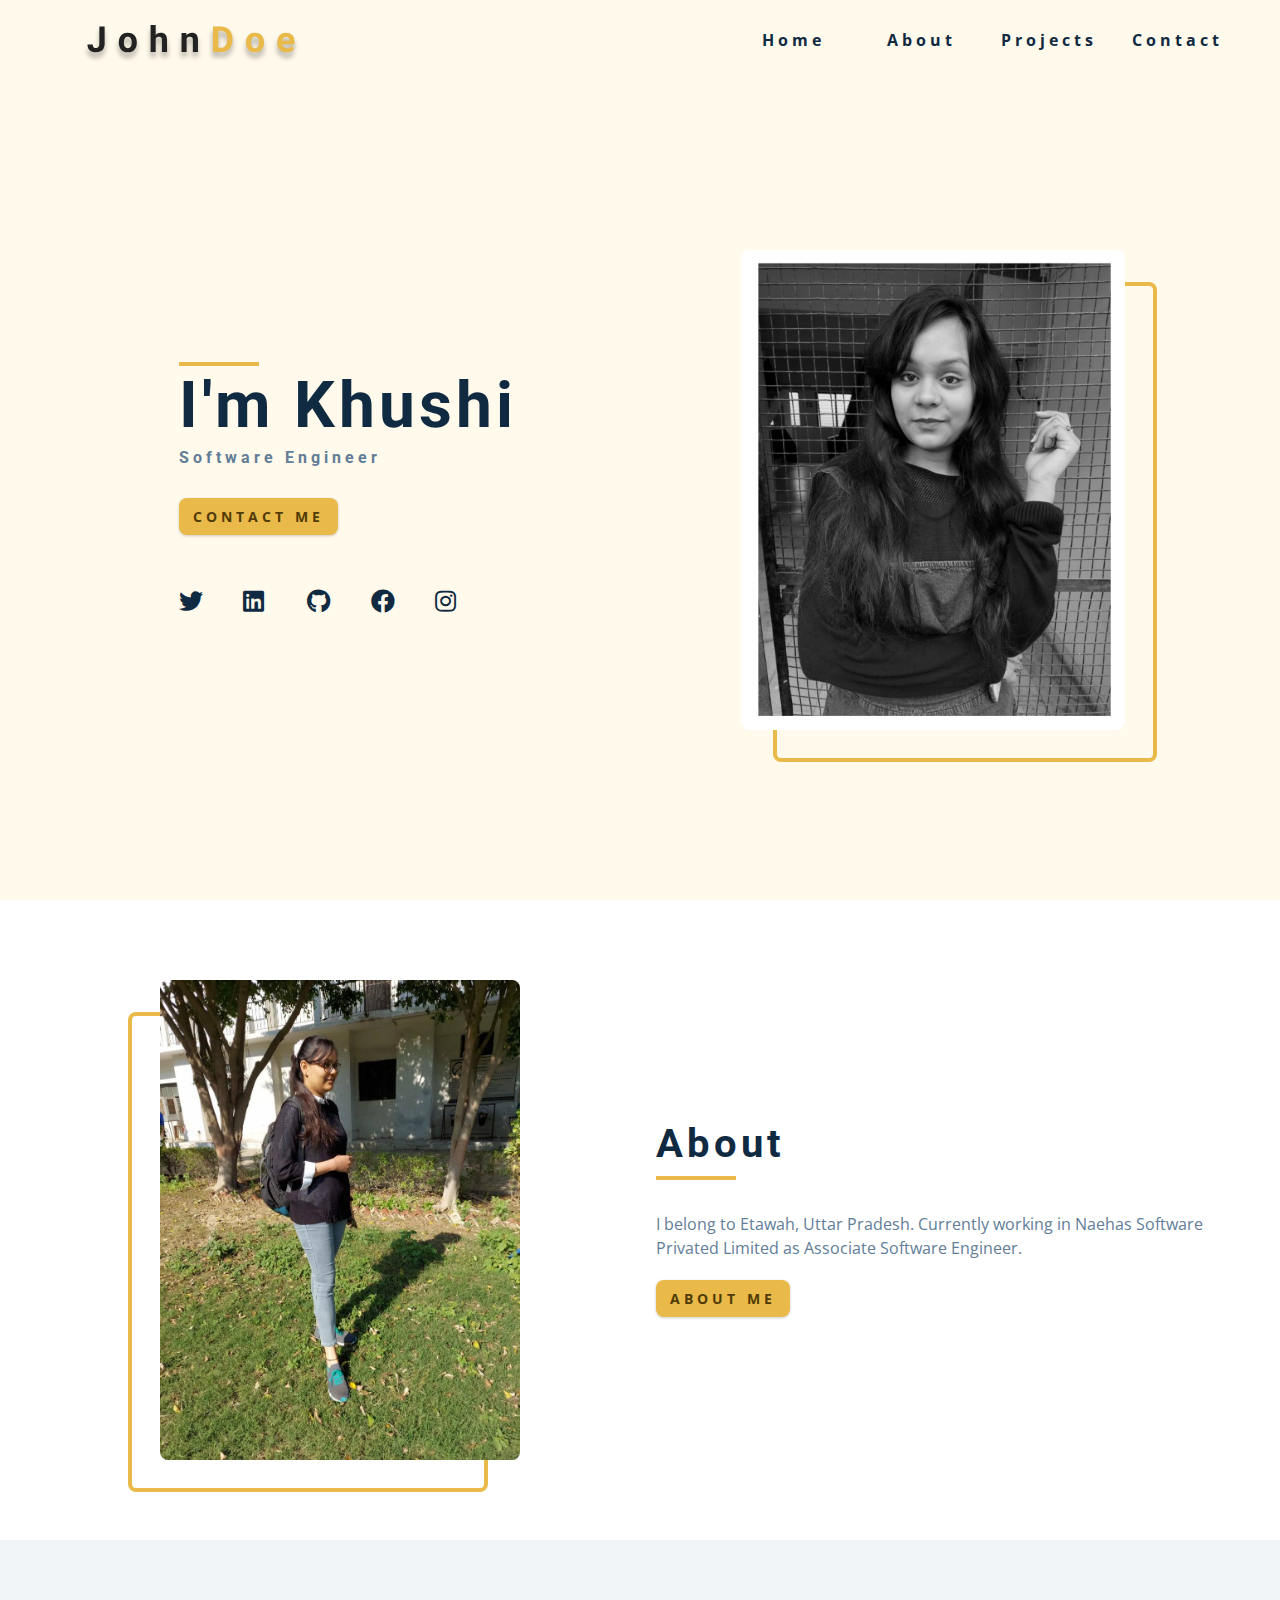
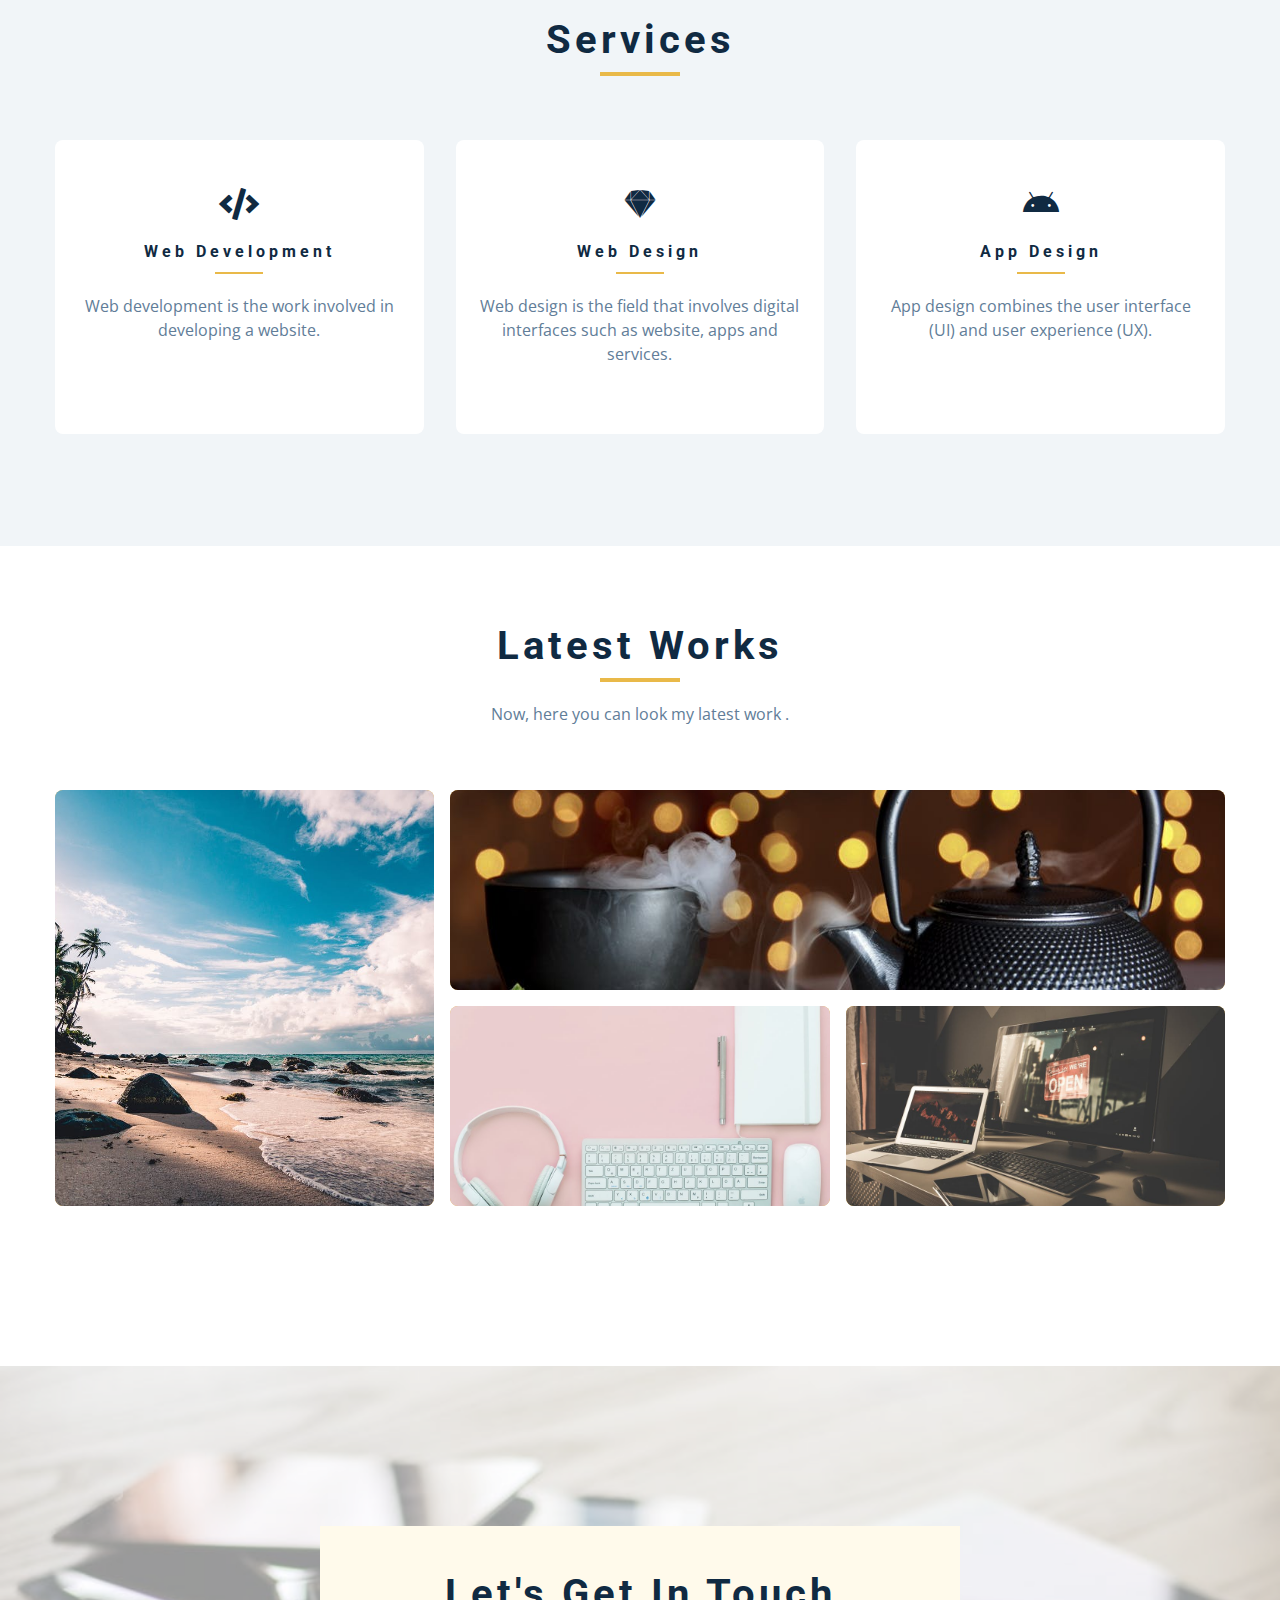
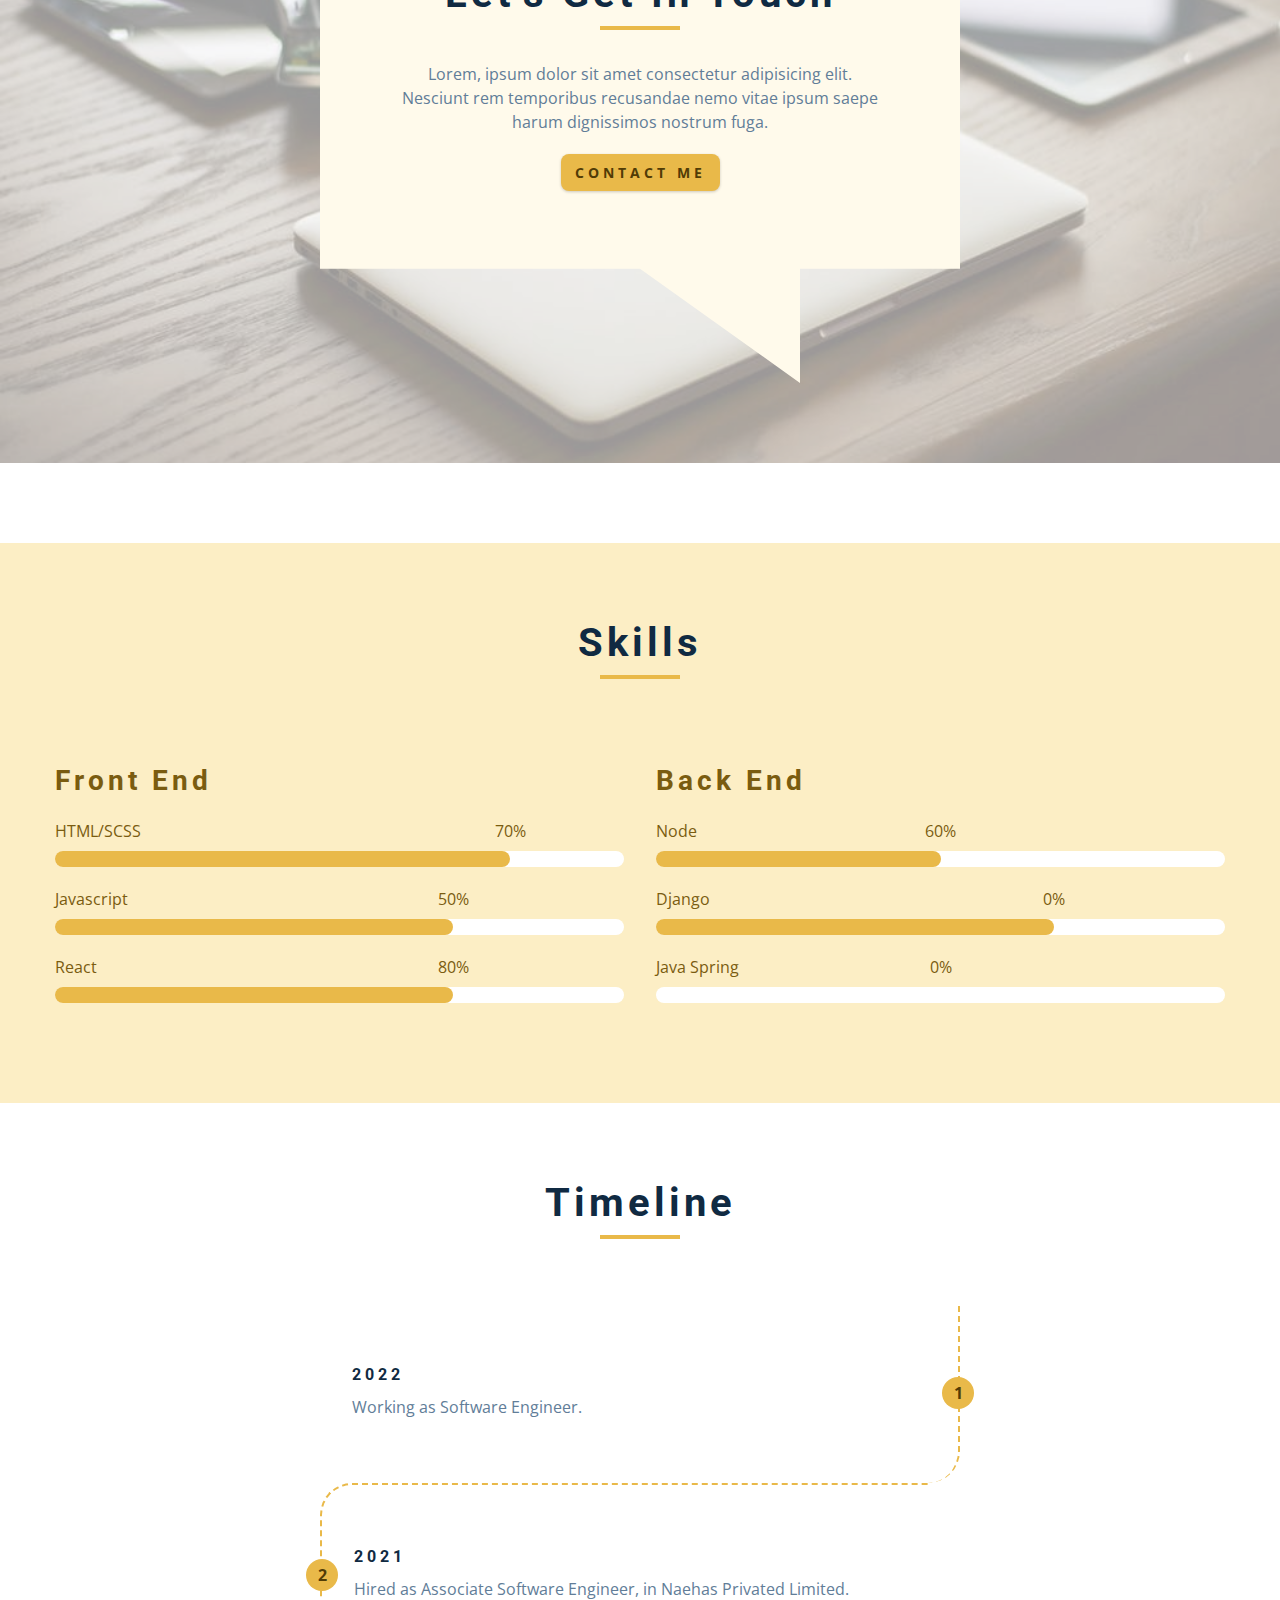
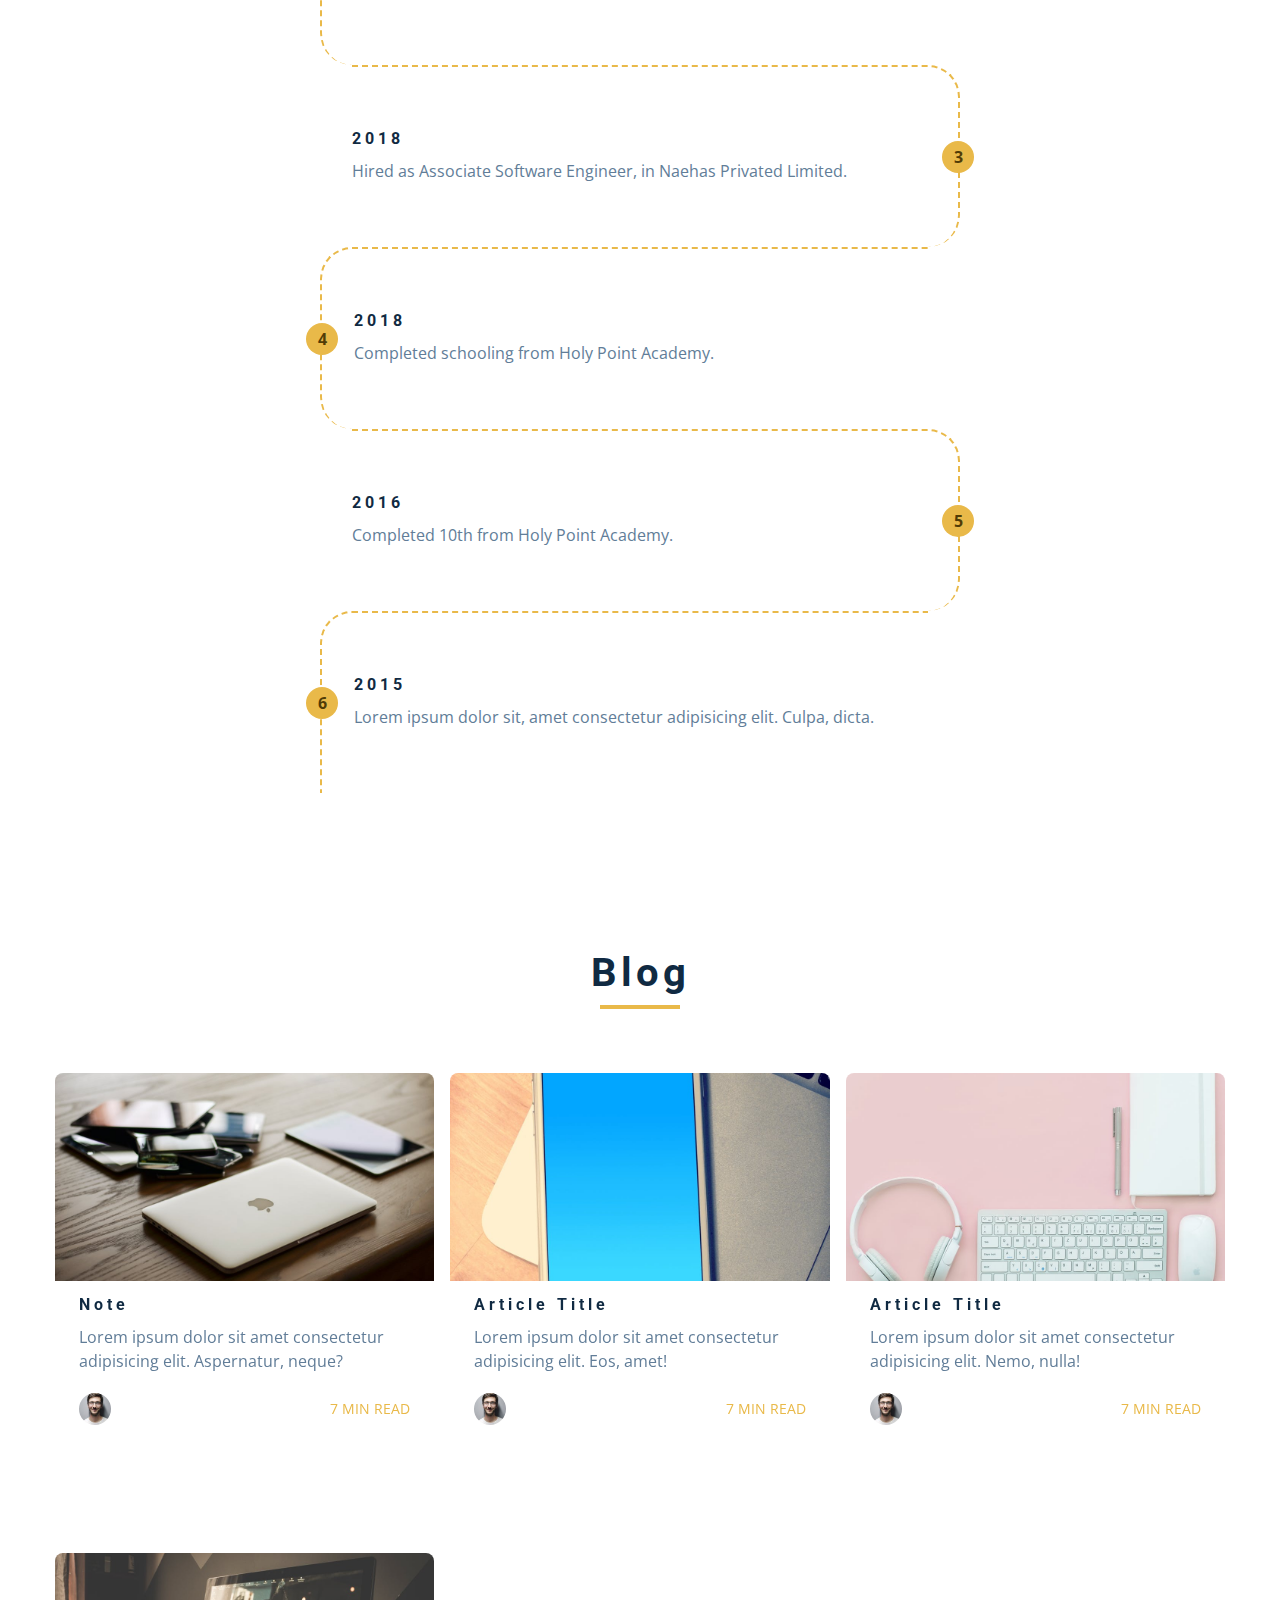
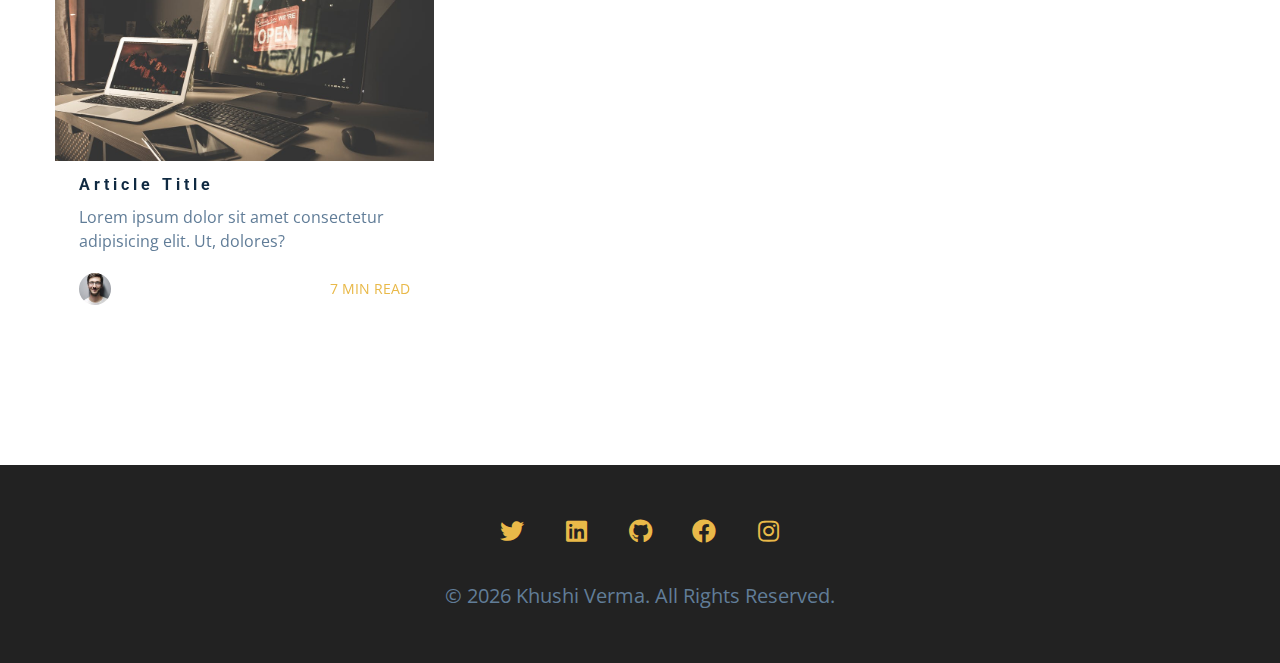
==== index.html @ 4e6a7ddb "first commit" ====
<!DOCTYPE html>
<html lang="en">
  <head>
    <meta charset="UTF-8" />
    <meta name="viewport" content="width=device-width, initial-scale=1.0" />
    <title>Khushi Verma || Home</title>
    <!-- favicon -->
    <link rel="shortcut icon" type="image/x-icon" href="./images/favicon.ico" />
    <!-- font-awesome -->
    <link
      rel="stylesheet"
      href="./fontawesome-free-5.12.1-web/css/all.min.css"
    />
    <!-- css -->
    <link rel="stylesheet" href="./css/styles.css" />
  </head>
  <body>
    <!-- navbar -->
    <nav class="nav" id="nav">
      <div class="nav-center">
        <!-- nav-header -->
        <div class="nav-header">
          <img src="./images/logo.svg" class="nav-logo" alt="nav-logo" />
          <button class="nav-btn" id="nav-btn">
            <i class="fas fa-bars"></i>
          </button>
        </div>
        <!-- nav links -->
        <ul class="nav-links">
          <li>
            
            <a href="index.html">home</a>
          </li>
          <li>
            <a href="about.html">about</a>
          </li>
          <li>
            <a href="projects.html">projects</a>
          </li>
          <li>
            <a href="contact.html">contact</a>
          </li>
        </ul>
      </div>
    </nav>
    <!-- end of navbar -->
    <!-- sidebar -->
    <aside class="sidebar" id="sidebar">
      <div>
        <button class="close-btn" id="close-btn">
          <i class="fas fa-times"></i>
        </button>
        <!-- sidebar links -->
        <ul class="sidebar-links">
          <li>
            <a href="index.html">home</a>
          </li>
          <li>
            <a href="about.html">about</a>
          </li>
          <li>
            <a href="projects.html">projects</a>
          </li>
          <li>
            <a href="contact.html">contact</a>
          </li>
        </ul>
        <!-- social icons -->
        <ul class="social-icons">
          <li>
            <a
              target="_blank"
              href="#"
              class="social-icon"
              ><i class="fab fa-twitter"></i
            ></a>
          </li>
          <li>
            <a
              target="_blank"
              href="#"
              class="social-icon"
              ><i class="fab fa-linkedin"></i
            ></a>
          </li>
          <li>
            <a
              target="_blank"
              href="#"
              class="social-icon"
              ><i class="fab fa-github"></i
            ></a>
          </li>
          <li>
            <a
              target="_blank"
              href="#"
              class="social-icon"
              ><i class="fab fa-facebook"></i
            ></a>
          </li>
          <li>
            <a
              target="_blank"
              href="#"
              class="social-icon"
              ><i class="fab fa-instagram"></i
            ></a>
          </li>
        </ul>
      </div>
    </aside>

    <!-- end of sidebar -->
    <!-- header -->
    <header class="hero">
      <div class="section-center hero-center">
        <article class="hero-info">
          <div class="underline"></div>
          <h1>I'm Khushi</h1>
          <h4>Software Engineer</h4>
          <a href="contact.html" class="btn hero-btn">contact me</a>
          <!-- social icons -->
          <ul class="social-icons hero-icons">
            <li>
              <a
                target="_blank"
                href="#"
                class="social-icon"
                ><i class="fab fa-twitter"></i
              ></a>
            </li>
            <li>
              <a
                target="_blank"
                href="#"
                class="social-icon"
                ><i class="fab fa-linkedin"></i
              ></a>
            </li>
            <li>
              <a
                target="_blank"
                href="#"
                class="social-icon"
                ><i class="fab fa-github"></i
              ></a>
            </li>
            <li>
              <a
                target="_blank"
                href="#"
                class="social-icon"
                ><i class="fab fa-facebook"></i
              ></a>
            </li>
            <li>
              <a
                target="_blank"
                href="#"
                class="social-icon"
                ><i class="fab fa-instagram"></i
              ></a>
            </li>
          </ul>
        </article>
        <article class="hero-img">
          <img
            src="./images/khushi-img.jpeg"
            class="hero-photo"
            alt=""
          />
        </article>
      </div>
    </header>
    <!-- end of header -->
    <!-- end of header -->
    <!-- about -->
<section class="section about">
  <div class="section-center about-center">
    <!--about img-->
    <article class="about-img">
      <img src="./images/khushi-about-img.jpg" class="hero-photo" alt="">
    </article>
      <!--about-info-->
      <article class="about-info">
      <!--section-title-->
      <div class="section-title about-title">
        <h2>about</h2>
        <div class="underline">

        </div>
      </div>
      <!--end of section title-->
      <p>I belong to Etawah, Uttar Pradesh. Currently working in Naehas Software Privated Limited as Associate Software Engineer.</p>
      <p></p>
      <a href="about.html" class="btn"> about me</a>
      </article> 
  </div>
</section> 
    <!-- end of about -->
    <!-- services -->
    <section class="section bg-grey">
    <!--section title-->
      <div class="section-title services-title">
        <h2>services</h2>
        <div class="underline"></div>
     </div>
     <!--end of section title-->
     <div class="services-center section-center">
       <!--single services-->
       <article class="service">
         <i class="fas fa-code service-icon"></i>
         <h4>web development</h4>
         <div class="underline"></div>
         <p>Web development is the work involved in developing a website. </p>
      </article>
       <!--end of single services-->

          <!--single services-->
          <article class="service">
            <i class="fab fa-sketch service-icon"></i>
            <h4>web design</h4>
            <div class="underline"></div>
            <p>Web design is the field that involves digital interfaces such as website, apps and services.</p>
         </article>
          <!--end of single services-->

             <!--single services-->
       <article class="service">
        <i class="fab fa-android service-icon"></i>
        <h4>app design</h4>
        <div class="underline"></div>
        <p>App design combines the user interface (UI) and user experience (UX).</p>
     </article>
      <!--end of single services-->

     </div>

    </section>
    <!-- end of services -->
    <!-- projects -->
    <!-- projects -->
    <section class="section projects">
      <!-- section title -->
      <div class="section-title">
        <h2>latest works</h2>
        <div class="underline"></div>
        <p class="projects-text">
        Now, here you can look my latest work .
        </p>
      </div>
      <!-- end of section title -->
      <div class="section-center projects-center">
        <!-- single project -->
        <a href="projects.html" class="project-1">
          <article class="project">
            <img
              src="./images/backroads.jpeg"
              alt="single-project"
              class="project-img"
            />
            <div class="project-info">
              <h4>Backroads</h4>
              <p>Khushi Verma</p>
            </div>
          </article>
        </a>
        <!-- end of single project -->
        <!-- single project -->
        <a href="projects.html" class="project-2">
          <article class="project">
            <img
              src="./images/chai.jpeg"
              alt=""
              class="project-img"
            />
            <div class="project-info">
              <h4>Chai project</h4>
              <p>Khushi Verma</p>
            </div>
          </article>
        </a>
        <!-- end of single project -->
        <!-- single project -->
        <a href="projects.html" class="project-3">
          <article class="project">
            <img
              src="./images/project-3.jpeg"
              alt="single-project"
              class="project-img"
            />
            <div class="project-info">
              <h4>project title</h4>
              <p>client name</p>
            </div>
          </article>
        </a>
        <!-- end of single project -->
        <!-- single project -->
        <a href="projects.html" class="project-4">
          <article class="project">
            <img
              src="./images/project-4.jpeg"
              alt="single-project"
              class="project-img"
            />
            <div class="project-info">
              <h4>project title</h4>
              <p>client name</p>
            </div>
          </article>
        </a>
        <!-- end of single project -->
      </div>
    </section>
    <!-- end of projects -->

    <!-- end of projects -->
    <!-- connect -->
  
    <section class="connect">
      <!-- controls removed -->
      <video
        autoplay
        muted
        loop
        class="video-container"
        poster="./images/project-1.jpeg"
      >
        <source src="./videos/connect.mp4" type="video/mp4" />
        Sorry, your browser does not support embedded videos.
      </video>
      <div class="video-banner">
        <!-- section title -->
        <div class="section-title">
          <h2>let's get in touch</h2>
          <div class="underline"></div>
        </div>
        <!-- end of section title -->
        <p class="video-text">
         Lorem, ipsum dolor sit amet consectetur adipisicing elit. Nesciunt rem temporibus recusandae nemo vitae ipsum saepe harum dignissimos nostrum fuga.
        </p>
        <a href="contact.html" class="btn">contact me</a>
      </div>
    </section>
    <!-- end of connect -->

    <!-- end of connect -->
    <!-- skills -->
    <section class="section skills">
      <!-- section title -->
      <div class="section-title">
        <h2>skills</h2>
        <div class="underline"></div>
      </div>
      <!-- end of section title -->
      <div class="section-center skills-center">
        <article>
          <h3>front end</h3>
          <!-- single skill -->
          <div class="skill">
            <p>HTML/SCSS</p>
            <div class="skill-container">
              <div class="skill-value"></div>
              <p class="skill-text">70%</p>
            </div>
          </div>
          <!-- single skill -->
          <div class="skill">
            <p>Javascript</p>
            <div class="skill-container">
              <div class="skill-value value-70"></div>
              <p class="skill-text skill-text-70">50%</p>
            </div>
          </div>
          <!-- single skill -->
          <div class="skill">
            <p>react</p>
            <div class="skill-container">
              <div class="skill-value value-70"></div>
              <p class="skill-text skill-text-70">80%</p>
            </div>
          </div>
        </article>
        <article>
          <h3>back end</h3>
          <!-- single skill -->
          <div class="skill">
            <p>Node</p>
            <div class="skill-container">
              <div class="skill-value node-value-50"></div>
              <p class="skill-text node-text-50">60%</p>
            </div>
          </div>
          <!-- single skill -->
          <div class="skill">
            <p>Django</p>
            <div class="skill-container">
              <div class="skill-value value-70"></div>
              <p class="skill-text skill-text-70">0%</p>
            </div>
          </div>
          <!-- single skill -->
          <div class="skill">
            <p>java spring</p>
            <div class="skill-container">
              <div class="skill-value value-0"></div>
              <p class="skill-text skill-text-0">0%</p>
            </div>
          </div>
        </article>
      </div>
    </section>
    <!-- end of skills -->
   <!-- timeline -->
   <section class="section timeline">
    <!-- section title -->
    <div class="section-title">
      <h2>timeline</h2>
      <div class="underline"></div>
    </div>
    <!-- end of section title -->
    <div class="section-center timeline-center">
      <!-- single timeline item -->
      <article class="timeline-item">
        <h4>2022</h4>
        <p>
          Working as Software Engineer.
        </p>
        <span class="number">1</span>
      </article>
      <!-- end of single timeline item -->
      <!-- single timeline item -->
      <article class="timeline-item">
        <h4>2021</h4>
        <p>
          Hired as Associate Software Engineer, in Naehas Privated Limited.
       
        </p>
        <span class="number">2</span>
      </article>
      <!-- end of single timeline item -->
      <!-- single timeline item -->
      <article class="timeline-item">
        <h4>2018</h4>
        <p>
          Hired as Associate Software Engineer, in Naehas Privated Limited.

        </p>
        <span class="number">3</span>
      </article>
      <!-- end of single timeline item -->
      <!-- single timeline item -->
      <article class="timeline-item">
        <h4>2018</h4>
        <p>
       Completed schooling from Holy Point Academy.
        </p>
        <span class="number">4</span>
      </article>
      <!-- end of single timeline item -->
      <!-- single timeline item -->
      <article class="timeline-item">
        <h4>2016</h4>
        <p>
        Completed 10th from Holy Point Academy.
        </p>
        <span class="number">5</span>
      </article>
      <!-- end of single timeline item -->
      <!-- single timeline item -->
      <article class="timeline-item">
        <h4>2015</h4>
        <p>
        Lorem ipsum dolor sit, amet consectetur adipisicing elit. Culpa, dicta.
        </p>
        <span class="number">6</span>
      </article>
      <!-- end of single timeline item -->
    </div>
  </section>
  <!--end of  timeline -->
    <!-- blog -->
    <section class="section blog">
      <!-- section title -->
      <div class="section-title">
        <h2>blog</h2>
        <div class="underline"></div>
      </div>
      <!-- end of section title -->
      <div class="section-center blog-center">
        <!-- single article  -->
        <div class="card">
          <!-- front of the card  -->
          <div class="card-side card-front">
            <img src="./images/project-1.jpeg" alt="" />
            <div class="card-info">
              <h4>Note</h4>
              <p>
               Lorem ipsum dolor sit amet consectetur adipisicing elit. Aspernatur, neque?
              </p>
              <div class="card-footer">
                <img src="./images/hero-img-small.jpeg" alt="author image" />
                <p>7 min read</p>
              </div>
            </div>
          </div>
          <!-- back of the card -->
          <div class="card-side card-back">
            <button class="btn">read more</button>
          </div>
        </div>
        <!-- end of single article  -->
        <!-- single article  -->
        <div class="card">
          <!-- front of the card  -->
          <div class="card-side card-front">
            <img src="./images/project-2.jpeg" alt="" />
            <div class="card-info">
              <h4>article title</h4>
              <p>
               Lorem ipsum dolor sit amet consectetur adipisicing elit. Eos, amet!
              </p>
              <div class="card-footer">
                <img src="./images/hero-img-small.jpeg" alt="author image" />
                <p>7 min read</p>
              </div>
            </div>
          </div>
          <!-- back of the card -->
          <div class="card-side card-back">
            <button class="btn">read more</button>
          </div>
        </div>
        <!-- end of single article  -->
        <!-- single article  -->
        <div class="card">
          <!-- front of the card  -->
          <div class="card-side card-front">
            <img src="./images/project-3.jpeg" alt="" />
            <div class="card-info">
              <h4>article title</h4>
              <p>
              Lorem ipsum dolor sit amet consectetur adipisicing elit. Nemo, nulla!
              </p>
              <div class="card-footer">
                <img src="./images/hero-img-small.jpeg" alt="author image" />
                <p>7 min read</p>
              </div>
            </div>
          </div>
          <!-- back of the card -->
          <div class="card-side card-back">
            <button class="btn">read more</button>
          </div>
        </div>
        <!-- end of single article  -->
        <!-- single article  -->
        <div class="card">
          <!-- front of the card  -->
          <div class="card-side card-front">
            <img src="./images/project-4.jpeg" alt="" />
            <div class="card-info">
              <h4>article title</h4>
              <p>
                Lorem ipsum dolor sit amet consectetur adipisicing elit. Ut, dolores?
              </p>
              <div class="card-footer">
                <img src="./images/hero-img-small.jpeg" alt="author image" />
                <p>7 min read</p>
              </div>
            </div>
          </div>
          <!-- back of the card -->
          <div class="card-side card-back">
            <button class="btn">read more</button>
          </div>
        </div>
        <!-- end of single article  -->
      </div>
    </section>
    <!--end of  blog -->
    <!-- footer -->
    <footer class="footer">
      <!-- social icons -->
      <ul class="social-icons">
        <li>
          <a
            target="_blank"
            href="#"
            class="social-icon"
            ><i class="fab fa-twitter"></i
          ></a>
        </li>
        <li>
          <a
            target="_blank"
            href="#"
            class="social-icon"
            ><i class="fab fa-linkedin"></i
          ></a>
        </li>
        <li>
          <a
            target="_blank"
            href="#"
            class="social-icon"
            ><i class="fab fa-github"></i
          ></a>
        </li>
        <li>
          <a
            target="_blank"
            href="#"
            class="social-icon"
            ><i class="fab fa-facebook"></i
          ></a>
        </li>
        <li>
          <a
            target="_blank"
            href=""
            class="social-icon"
            ><i class="fab fa-instagram"></i
          ></a>
        </li>
      </ul>

      <p>&copy; <span id="date"></span> khushi verma. all rights reserved.</p>
    </footer>
    <script src="./js/app.js"></script>
  </body>
</html>
---- css/styles.css ----
/*
=============== 
Fonts
===============
*/
@import url("https://fonts.googleapis.com/css?family=Open+Sans|Roboto:400,700&display=swap");

/*
=============== 
Variables
===============
*/

:root {
  /* dark shades of primary color*/
  --clr-primary-1: hsl(43, 86%, 17%);
  --clr-primary-2: hsl(43, 77%, 27%);
  --clr-primary-3: hsl(43, 72%, 37%);
  --clr-primary-4: hsl(42, 63%, 48%);
  /* primary/main color */
  --clr-primary-5: #e9b949;
  /* lighter shades of primary color */
  --clr-primary-6: hsl(43, 89%, 70%);
  --clr-primary-7: hsl(43, 90%, 76%);
  --clr-primary-8: hsl(45, 86%, 81%);
  --clr-primary-9: hsl(45, 90%, 88%);
  --clr-primary-10: hsl(45, 100%, 96%);
  /* darkest grey - used for headings */
  --clr-grey-1: hsl(209, 61%, 16%);
  --clr-grey-2: hsl(211, 39%, 23%);
  --clr-grey-3: hsl(209, 34%, 30%);
  --clr-grey-4: hsl(209, 28%, 39%);
  /* grey used for paragraphs */
  --clr-grey-5: hsl(210, 22%, 49%);
  --clr-grey-6: hsl(209, 23%, 60%);
  --clr-grey-7: hsl(211, 27%, 70%);
  --clr-grey-8: hsl(210, 31%, 80%);
  --clr-grey-9: hsl(212, 33%, 89%);
  --clr-grey-10: hsl(210, 36%, 96%);
  --clr-white: #fff;
  --ff-primary: "Roboto", sans-serif;
  --ff-secondary: "Open Sans", sans-serif;
  --transition: all 0.3s linear;
  --spacing: 0.25rem;
  --radius: 0.5rem;
  --light-shadow: 0 5px 15px rgba(0, 0, 0, 0.1);
  --dark-shadow: 0 5px 15px rgba(0, 0, 0, 0.2);
  --max-width: 1170px;
}
/*
=============== 
Global Styles
===============
*/

*,
::after,
::before {
  /* background-color: #e9b949; */
  margin: 0;
  padding: 0;
  box-sizing: border-box;
}
body {
  font-family: var(--ff-secondary);
  background: var(--clr-white);
  color: var(--clr-grey-1);
  line-height: 1.5;
  font-size: 0.875rem;
}
ul {
  list-style-type: none;
}
a {
  text-decoration: none;
}
img:not(.nav-logo) {
  width: 100%;
  display: block;
}

h1,
h2,
h3,
h4 {
  letter-spacing: var(--spacing);
  text-transform: capitalize;
  line-height: 1.25;
  margin-bottom: 0.75rem;
  font-family: var(--ff-primary);
}
h1 {
  font-size: 3rem;
}
h2 {
  font-size: 2rem;
}
h3 {
  font-size: 1.25rem;
}
h4 {
  font-size: 0.875rem;
}
p {
  margin-bottom: 1.25rem;
  color: var(--clr-grey-5);
}
@media screen and (min-width: 800px) {
  h1 {
    font-size: 4rem;
  }
  h2 {
    font-size: 2.5rem;
  }
  h3 {
    font-size: 1.75rem;
  }
  h4 {
    font-size: 1rem;
  }
  body {
    font-size: 1rem;
  }
  h1,
  h2,
  h3,
  h4 {
    line-height: 1;
  }
}
/*  global classes */

.btn {
  text-transform: uppercase;
  background: var(--clr-primary-5);
  color: var(--clr-primary-1);
  padding: 0.375rem 0.75rem;
  letter-spacing: var(--spacing);
  display: inline-block;
  font-weight: 700;
  transition: var(--transition);
  font-size: 0.875rem;
  border: 2px solid transparent;
  cursor: pointer;
  box-shadow: 0 1px 3px rgba(0, 0, 0, 0.2);
  border-radius: var(--radius);
}
.btn:hover {
  color: var(--clr-primary-1);
  background: var(--clr-primary-7);
}
/* section */
.section {
  padding: 5rem 0;
}

.section-center {
  width: 90vw;
  margin: 0 auto;
  max-width: 1170px;
}
@media screen and (min-width: 992px) {
  .section-center {
    width: 95vw;
  }
}
/* added during recording */
.underline {
  width: 5rem;
  height: 0.25rem;
  margin-bottom: 1.25rem;
  background-color: var(--clr-primary-5);
  margin-left: auto;
  margin-right: auto;
}
.section-title {
  margin-bottom: 4rem;
  text-align: center;
}
.bg-grey {
  background-color: var(--clr-grey-10);
}
/*
=============== 
Navbar
===============
*/
/* .nav-header img{
  width:14rem;
} */
.nav-links {
  display: none;
}
.nav {
  height: 5rem;
  padding: 1rem;
  display: grid;
  align-items: center;
  transition: var(--transition);
}
.nav-center {
  width: 100%;
  max-width: 1170px;
  margin: 0 auto;
}
.nav-header {
  display: grid;
  /* grid-template-columns: 1fr 1fr; */
  /* to not make 2 columns essentially */
  grid-template-columns: auto 1fr;
  align-items: center;
}
.nav-btn {
  background: transparent;
  border-color: transparent;
  color: var(--clr-primary-5);
  font-size: 2rem;
  cursor: pointer;
  justify-self: flex-end;
}
.nav-logo {
  height: 3rem;
}
@media screen and (min-width: 768px) {
  .nav {
    background-color: var(--clr-primary-10);
  }
  .nav-btn {
    display: none;
  }
  .nav-links {
    display: grid;
    grid-template-columns: repeat(4, 1fr);
    justify-items: center;
    -moz-column-gap: 2rem;
    column-gap: 2rem;
    justify-self: flex-end;
  }
  .nav-links a {
    text-transform: capitalize;
    color: var(--clr-grey-1);
    transition: var(--transition);
    letter-spacing: var(--spacing);
    font-weight: bold;
  }
  .nav-links a:hover {
    color: var(--clr-primary-5);
  }
  .nav-center {
    display: grid;
    grid-template-columns: auto 1fr;
    align-items: center;
  }
}
/* fixed navbar */
.navbar-fixed {
  position: fixed;
  top: 0;
  left: 0;
  width: 100%;
  background: var(--clr-white);
  z-index: 2;
  box-shadow: var(--light-shadow);
}
/*
=============== 
Sidebar
===============
*/
.sidebar {
  position: fixed;
  top: 0;
  left: 0;
  width: 100%;
  height: 100%;
  background: var(--clr-grey-10);
  z-index: 4;
  display: grid;
  /* align-items: center;
  justify-content: center; */
  place-items: center;
  transition: var(--transition);
  /* add later */
  transform: translateX(-100%);
}
.show-sidebar {
  transform: translate(0);
}
.sidebar-links {
  text-align: center;
}
.sidebar-links a {
  font-size: 2rem;
  text-transform: capitalize;
  transition: var(--transition);
  letter-spacing: var(--spacing);
  color: var(--clr-grey-5);
  display: inline-block;
  margin-bottom: 1.5rem;
}
.sidebar-links a:hover {
  color: var(--clr-primary-5);
}
.social-icons {
  display: grid;
  margin-top: 3rem;
  width: 20rem;
  grid-template-columns: repeat(5, 1fr);
  justify-items: center;
}
.social-icon {
  font-size: 1.5rem;
  color: var(--clr-grey-1);
  transition: var(--transition);
}
.social-icon:hover {
  color: var(--clr-primary-5);
}
.close-btn {
  position: absolute;
  top: 1rem;
  right: 3rem;
  font-size: 3rem;
  background: transparent;
  border: transparent;
  transition: var(--transition);
  color: #bb2525;
  cursor: pointer;
}
.close-btn:hover {
  color: #e66b6b;
}
/*
=============== 
Hero
===============
*/
/* underline added to globals */
.hero .underline {
  margin-bottom: 0.5rem;
  margin-left: 0;
}
.hero-img {
  display: none;
}
.hero {
  background: var(--clr-primary-10);
}
.hero-center {
  min-height: calc(100vh - 5rem);
  display: grid;
  place-items: center;
}
.hero-info h4 {
  color: var(--clr-grey-5);
}
.hero-icons {
  justify-items: start;
}
.hero-btn {
  margin-top: 1.25rem;
}
@media screen and (min-width: 992px) {
  .hero-img {
    display: block;
    position: relative;
  }
  .hero-center {
    grid-template-columns: 1fr 1fr;
  }
  .hero-img::before,
  .about-img::before {
    content: "";
    position: absolute;
    width: 100%;
    height: 100%;
    border: 0.25rem solid var(--clr-primary-5);
    top: 2rem;
    right: -2rem;
    border-radius: var(--radius);
  }
}
.hero-photo {
  max-width: 25rem;
  max-height: 30rem;
  -o-object-fit: cover;
     object-fit: cover;
  border-radius: var(--radius);
  position: relative;
}
/* underline added to globals */
/*  */
/*

=============== 
About
===============
*/

/* section title added to globals */
.about-title{
  text-align: left;
  margin-bottom: 2rem;
}
.about-title .underline{
  margin-left: 0;
}
.about-center{
  display: grid;
  gap: 3rem 2rem;
}
.about-img{
  justify-self: center;
}
@media screen and (min-width:992px) {
  .about-center{
    grid-template-columns: 1fr 1fr;
  }
  .about-img{
    position: relative;
  }
  .about-img::before{
    left: -2rem;
  }
  .about-info{
    align-self: center;
  }
}
/*
=============== 
Services
===============
*/

/* small screen layout setup */
/* bg-grey in globals */
.service{
  background: var(--clr-white);
  padding: 3rem 1.5rem;
  margin-bottom: 2rem;
  border-radius: var(--radius);
  text-align: center;
  transition: var(--transition);
}
.service-icon{
  font-size: 2rem;
  margin-bottom: 1.5rem;
}
.service .underline{
  width: 3rem;
  height: 0.12rem;
  transition: var(--transition);
}
.service p{
  transition: var(--transition);
}
.service:hover{
  background: var(--clr-primary-5);
  color: var(--clr-white);
}
.service:hover p{
  color: var(--clr-white);
}
.service:hover .underline{
  background-color:var(--clr-white);
}
@media screen and (min-width:676px) {
  .services-center{
    display: grid;
    grid-template-columns: 1fr 1fr;
    column-gap: 2rem;
  }
  
}
@media screen and (min-width:992px) {
  .services-center{
 
    grid-template-columns: 1fr 1fr 1fr;
  }
/*
=============== 
Projects
===============
*/
.projects-text {
  width: 85vw;
  max-width: 30rem;
  margin: 0 auto;
}
.project {
  position: relative;
  background-color: var(--clr-primary-5);
  border-radius: var(--radius);
  margin-bottom: 2rem;
}
.project-info {
  position: absolute;
  text-align: center;
  color: var(--clr-white);
  top: 50%;
  left: 50%;
  transform: translate(-50%, -50%);
  transition: var(--transition);
  opacity: 0;
}
.project-info p {
  color: var(--clr-white);
  text-transform: capitalize;
}
.project:hover .project-info {
  opacity: 1;
}
.project-img {
  transition: var(--transition);
  border-radius: var(--radius);
  height: 15rem;
  -o-object-fit: cover;
     object-fit: cover;
}
.project:hover .project-img {
  opacity: 0.2;
}
.project::after {
  content: "";
  position: absolute;
  top: 0;
  left: 0;
  width: 100%;
  height: 100%;
  border: 0.25rem solid var(--clr-white);
  border-radius: var(--radius);
  transition: var(--transition);
  opacity: 0;
}
.project:hover::after {
  opacity: 1;
  transform: scale(0.8);
}
@media screen and (min-width: 676px) {
  .projects-center {
    display: grid;
    grid-template-columns: repeat(2, 1fr);
    -moz-column-gap: 2rem;
         column-gap: 2rem;
  }
}
@media screen and (min-width: 992px) {
  .projects-center {
    grid-template-columns: repeat(3, 1fr);
  }
}
@media screen and (min-width: 992px) {
  .projects-center {
    grid-template-rows: repeat(2, 200px);
    gap: 1rem;
    grid-template-areas:
      "a b b"
      "a c d";
  }
  .project-1 {
    grid-area: a;
  }
  .project-2 {
    grid-area: b;
  }
  .project-3 {
    grid-area: c;
  }
  .project-4 {
    grid-area: d;
  }
  .project-img {
    height: 100%;
  }
  .project {
    height: 100%;
  }
}

/*
=============== 
Connect
===============
*/
.connect {
  min-height: 40vh;
  position: relative;
  padding: 10rem 0 5rem 0;
  margin: 5rem 0;
  /* -webkit-clip-path: polygon(50% 0, 50% 0, 100% 10%, 100% 90%, 50% 100%, 50% 100%, 1% 90%, 0 10%);
clip-path: polygon(50% 0, 50% 0, 100% 10%, 100% 90%, 50% 100%, 50% 100%, 1% 90%, 0 10%); */
}
.video-container {
  position: absolute;
  top: 0;
  left: 0;
  width: 100%;
  height: 100%;
  -o-object-fit: cover;
     object-fit: cover;
  z-index: -2;
}
.connect::after {
  content: "";
  position: absolute;
  top: 0;
  left: 0;
  width: 100%;
  height: 100%;
  background-color: var(--clr-white);
  /* background-color: rgba(0, 0, 0, 0.6); */
  opacity: 0.6;
  z-index: -1;
}
.connect {
  display: grid;
  place-items: center;
}
.video-banner .section-title {
  margin-bottom: 2rem;
}
.video-text {
  max-width: 30rem;
}
.video-banner {
  background-color: var(--clr-primary-10);
  padding: 3rem 5rem 12rem 5rem;
  text-align: center;
  -webkit-clip-path: polygon(
    0% 0%,
    100% 0%,
    100% 75%,
    75% 75%,
    75% 100%,
    50% 75%,
    0% 75%
  );
  clip-path: polygon(
    0% 0%,
    100% 0%,
    100% 75%,
    75% 75%,
    75% 100%,
    50% 75%,
    0% 75%
  );
}
/*
=============== 
Skills
===============
*/
@media screen and (min-width: 768px) {
  .skills-center {
    display: grid;
    grid-template-columns: repeat(2, 1fr);
    -moz-column-gap: 2rem;
         column-gap: 2rem;
  }
}
.skills {
  background-color: var(--clr-primary-9);
}
.skills h3 {
  margin: 1.5rem 0;
  color: var(--clr-primary-2);
}
.skill {
  margin-bottom: 1.25rem;
}
.skill p {
  margin-bottom: 0.5rem;
  text-transform: capitalize;
  color: var(--clr-primary-2);
}
.skill-container {
  background: var(--clr-white);
  height: 1rem;
  width: 100%;
  border-radius: var(--radius);
  position: relative;
}
.skill-value {
  position: absolute;
  top: 0;
  left: 0;
  background-color: var(--clr-primary-5);
  height: 100%;
  width: 80%;
  border-radius: var(--radius);
}
.value-70 {
  width: 70%;
}
.value-0 {
  width: 0%;
}
.node-value-50{
  width: 50%;
}
.skill-text {
  position: absolute;
  top: -2rem;
  left: 80%;
  transform: translateX(-50%);
}
.skill-text-70 {
  left: 70%;
}
.skill-text-0 {
  left: 50%;
}
.node-text-50{
  left: 50%;
}
/*
=============== 
Timeline
===============
*/
.timeline-center {
  width: 80vw;
  max-width: 40rem;
}
.timeline-item {
  border-top: 2px dashed var(--clr-primary-5);
  margin: 0;
  padding: 4rem 2rem;
  position: relative;
}
.timeline p {
  margin-bottom: 0;
}
.timeline-item:nth-child(even) {
  border-left: 2px dashed var(--clr-primary-5);
  border-top-left-radius: 2rem;
  border-bottom-left-radius: 2rem;
  margin-right: 2rem;
  padding-right: 0;
}
.timeline-item:nth-child(odd) {
  border-right: 2px dashed var(--clr-primary-5);
  border-top-right-radius: 2rem;
  border-bottom-right-radius: 2rem;
  margin-left: 2rem;
  padding-left: 0;
}
.timeline-item:first-child {
  border-top: none;
  border-top-right-radius: 0;
}
.timeline-item:last-child {
  border-bottom-left-radius: 0;
}
.number {
  position: absolute;
  top: 50%;
  transform: translate(-50%, -50%);
  margin-bottom: 0;
  background: var(--clr-primary-5);
  width: 2rem;
  height: 2rem;
  border-radius: 50%;
  display: grid;
  place-items: center;
  color: var(--clr-primary-1);
  font-weight: bold;
}
.timeline-item:nth-child(even) .number {
  left: 0;
}
.timeline-item:nth-child(odd) .number {
  right: 0;
  transform: translate(50%, -50%);
}
*/
.blog {
  background-color: var(--clr-grey-10);
}
.card {
  height: 27rem;
  position: relative;
  /* talk later */
  perspective: 2000px;
}
.card-side {
  position: absolute;
  -webkit-backface-visibility: hidden;
          backface-visibility: hidden;
  transition: all 2s linear;
  top: 0;
  left: 0;
  width: 100%;
  height: 100%;
  border-radius: var(--radius);
  /* -webkit-transform: translate3d(0,0,0); */
  visibility: visible;
}
.card-front {
  background-color: var(--clr-white);
}
.card-back {
  background-color: var(--clr-primary-10);
  transform: rotateY(180deg);
  display: grid;
  place-items: center;
}
.card:hover .card-front {
  transform: rotateY(-180deg);
}
.card:hover .card-back {
  transform: rotateY(0deg);
}
/* rest styles */
.card-info{
  padding: 1rem 1.5rem;
}
.card-front img{
  height: 13rem;
  -o-object-fit: cover;
     object-fit: cover;
  border-top-left-radius: var(--radius);
  border-top-right-radius: var(--radius);
}
.card-footer img{
  width: 2rem;
  height: 2rem;
  -o-object-fit: cover;
     object-fit: cover;
  border-radius: 50%;
}
.card-footer{
  display: grid;
  grid-template-columns: auto 1fr;
  align-items: center;
}
.card-footer p{
  margin-bottom: 0;
  text-transform: uppercase;
  justify-self: end;
  color: var(--clr-primary-5);
  font-size: 0.85rem;
}
.blog-center{
  display: grid;
  grid-template-columns: repeat(auto-fill,minmax(330px,1fr));
  gap: 3rem 1rem;
}
/*
=============== 
Footer
===============
*/
.footer{
  padding-bottom: 2rem;
  background-color: #222;
  display: grid;
  place-items: center;
}
.footer .social-icons{
  margin-bottom: 2rem;
}
.footer .social-icon{
  color: var(--clr-primary-5);
  transition: var(--transition);
}
.footer .social-icon:hover{
  color: var(--clr-primary-8);
}
.footer p{
  font-size: 1.25rem;
  text-transform: capitalize;
}
/*
=============== 
Single Page
===============
*/
.single-page{
  background: var(--clr-primary-10);
  min-height: calc(100vh - 7rem - 198px );
}
.page-info{
  max-width: 700px;
  text-align: center;
}
.page-info a{
  text-transform: uppercase;
  color: var(--clr-primary-5);
  transition: var(--transition);
}
.page-info a:hover{
  color: var(--clr-primary-1);
}
/*
=============== 
Products Page
===============
*/
.projects-hero{
  height: 40vh;
  background: var(--clr-primary-10);
  display: grid;
  place-items: center;
}
.projects-hero .section-title{
  margin-bottom: 0;
}
.single-project{
  background: var(--clr-grey-10);
  border-radius: var(--radius);
}
.project-container img{
  border-top-left-radius: var(--radius);
  border-top-right-radius: var(--radius);
}
.project-container{
  position: relative;
}
.project-icon{
  position: absolute;
  font-size: 1.75rem;
  bottom: 0;
  left: 50%;
  transform: translate(-50%,50%);
  width: 4rem;
  height: 4rem;
  display: grid;
  place-items: center;
  background-color: var(--clr-primary-5);
  border-radius: 50%;
  color: var(--clr-primary-1);
  border: 0.375rem solid var(--clr-grey-10);
}
.project-details{
  padding: 2rem 1.5rem;
}
.project-footer{
  display: grid;
  grid-template-columns: repeat(2,1fr);
  color: var(--clr-primary-5);
}
.project-footer span{
  font-size: 1.25rem;
}
.project-footer a{
  color: var(--clr-primary-5);
  text-transform: capitalize;
  transition: var(--transition);
  justify-self: end;
}
.project-footer a:hover{
  color: var(--clr-primary-1);
}
.projects-page-center{
  display: grid;
  /* grid-template-columns: repeat(auto-fill,minmax(330px,1fr)); */
  grid-template-columns: repeat(auto-fit,minmax(330px,1fr));
  gap: 3rem 1rem;
}



/* afterwards css */
.contact-page-text{
  display: grid;
  grid-template-columns: repeat(1,fr);
  justify-items: center;
}
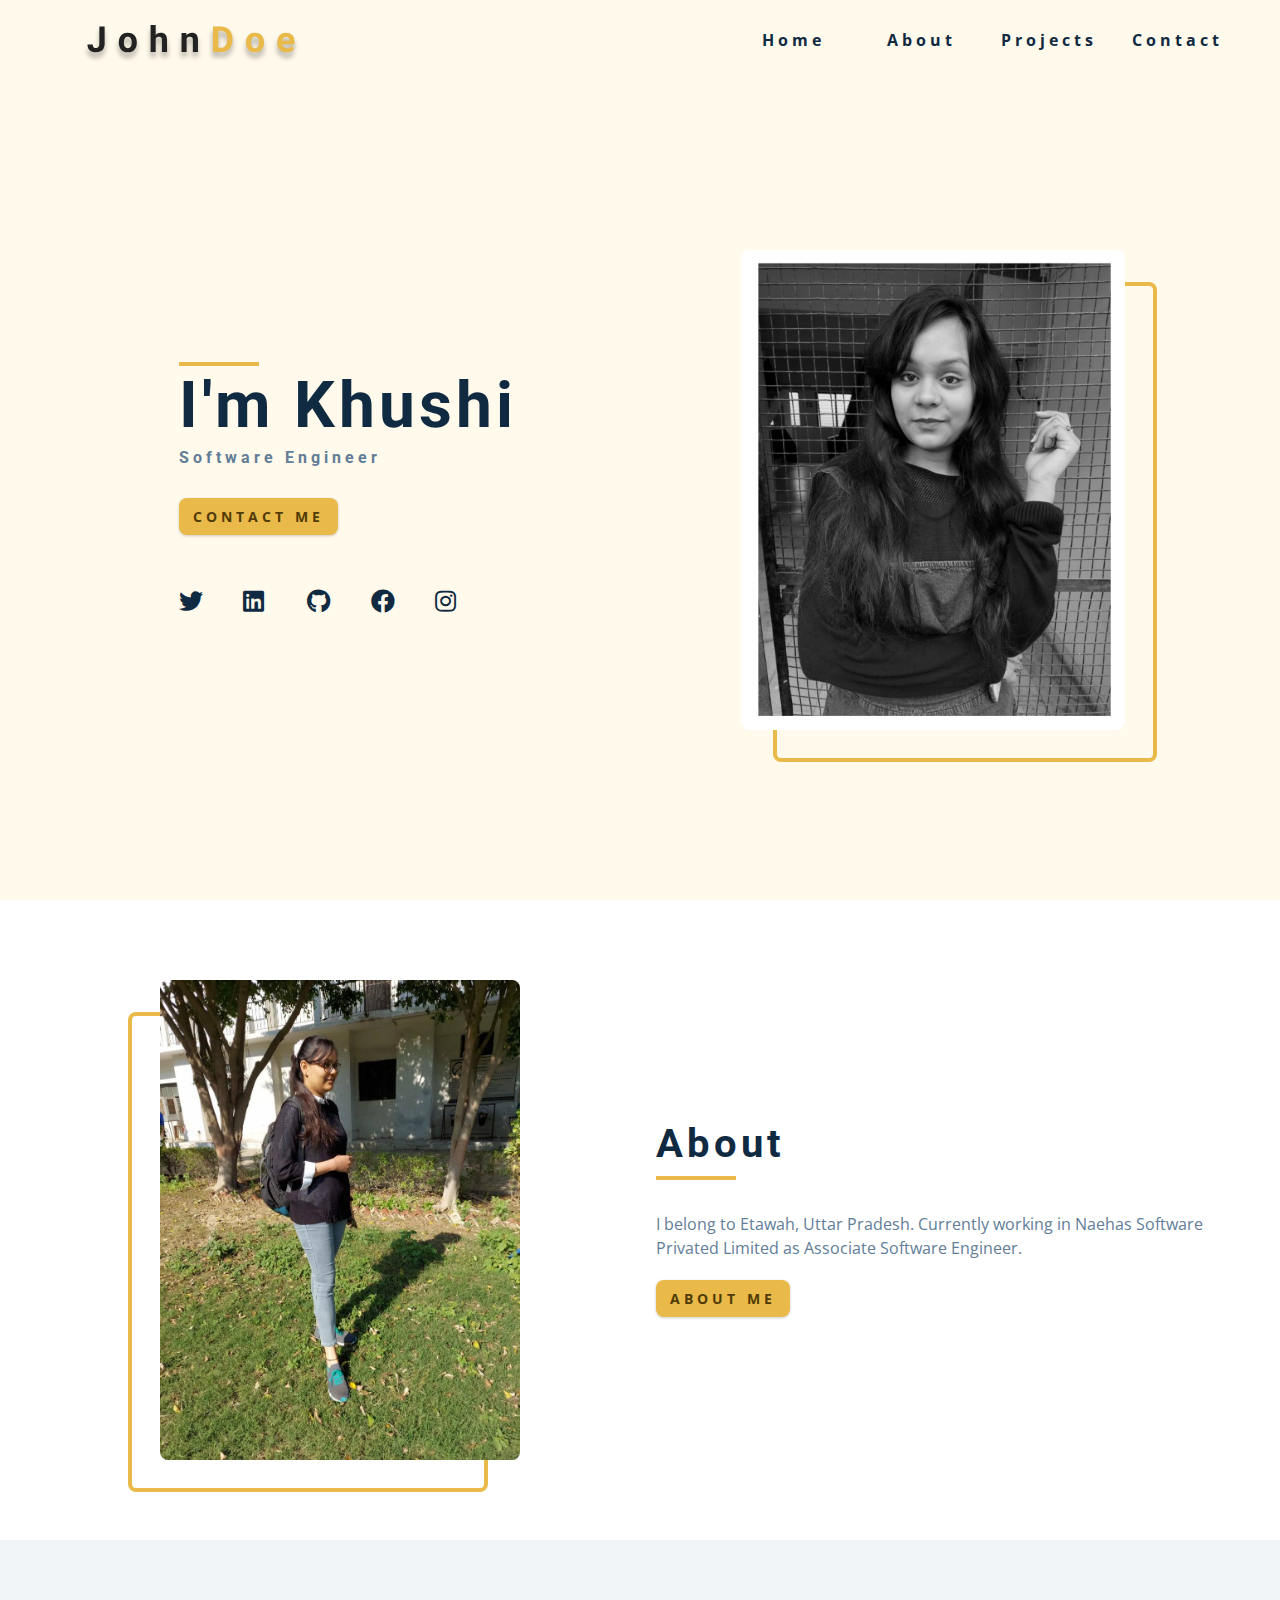
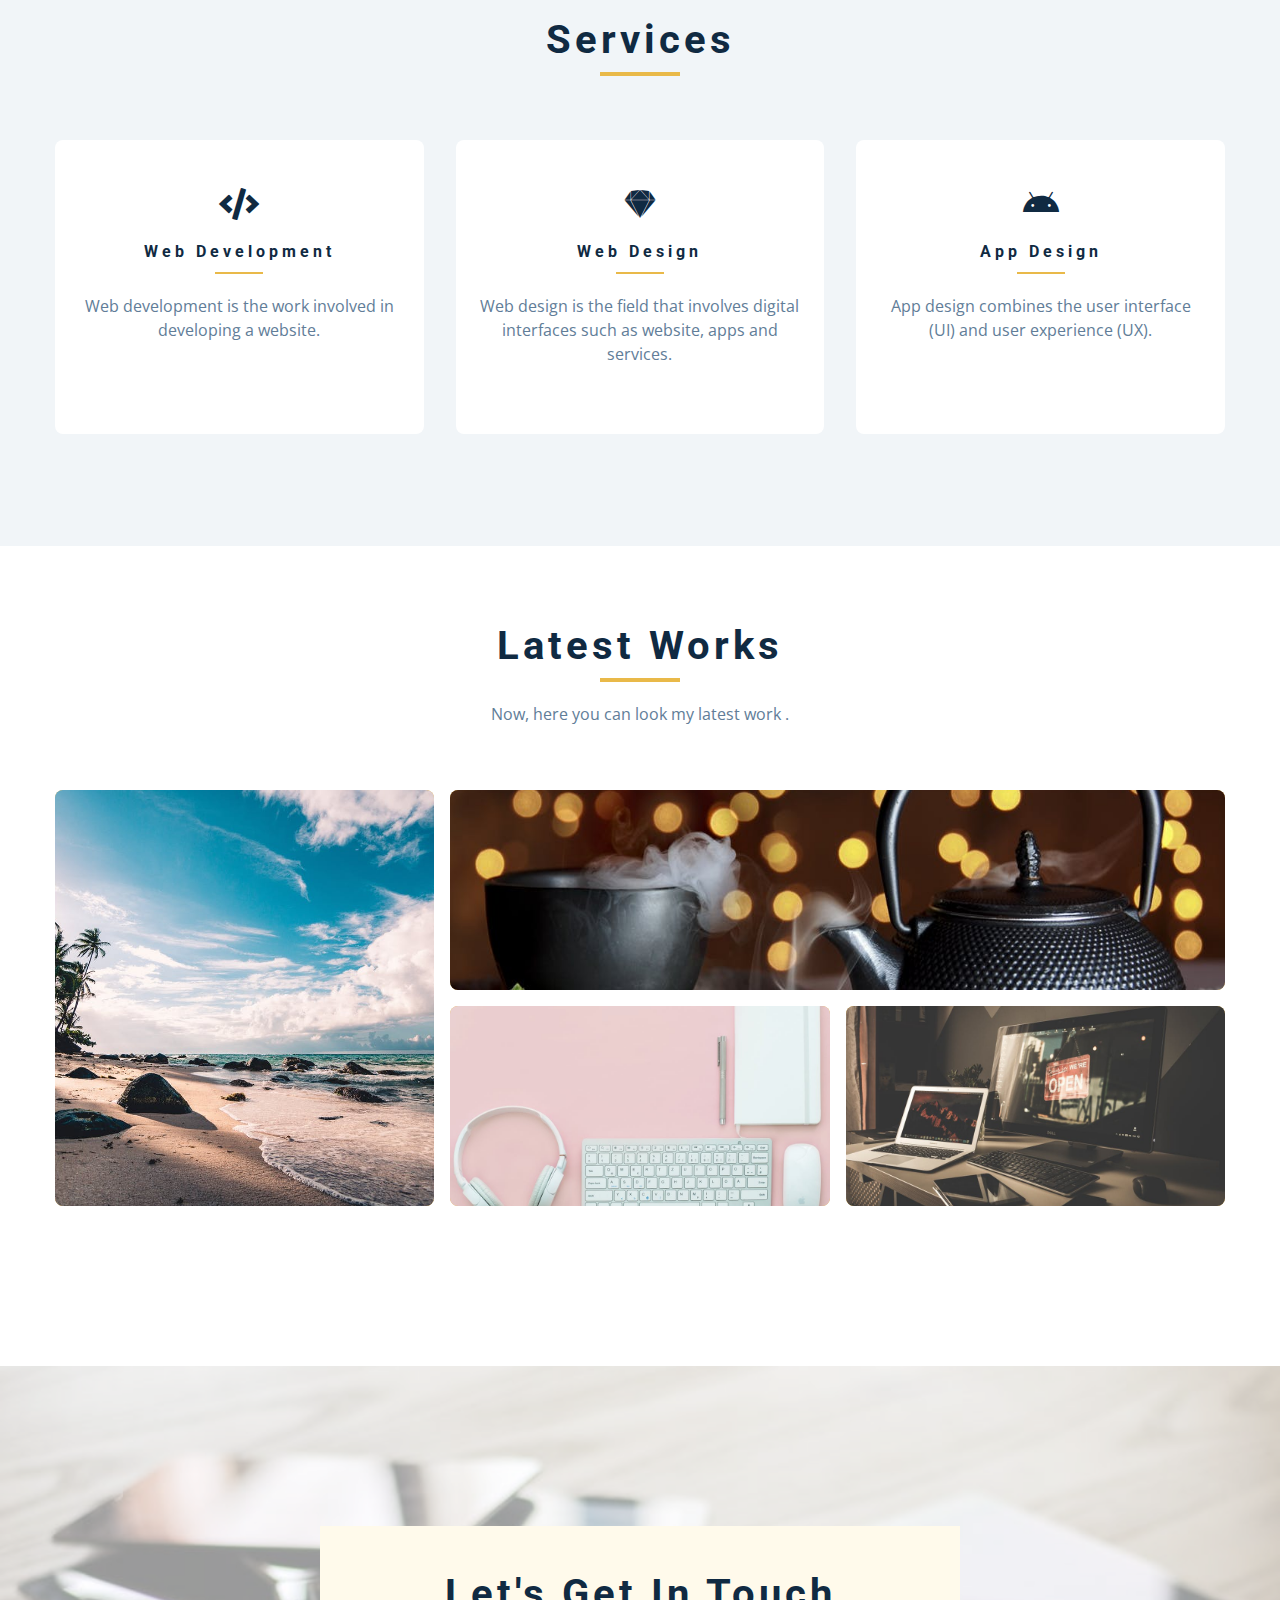
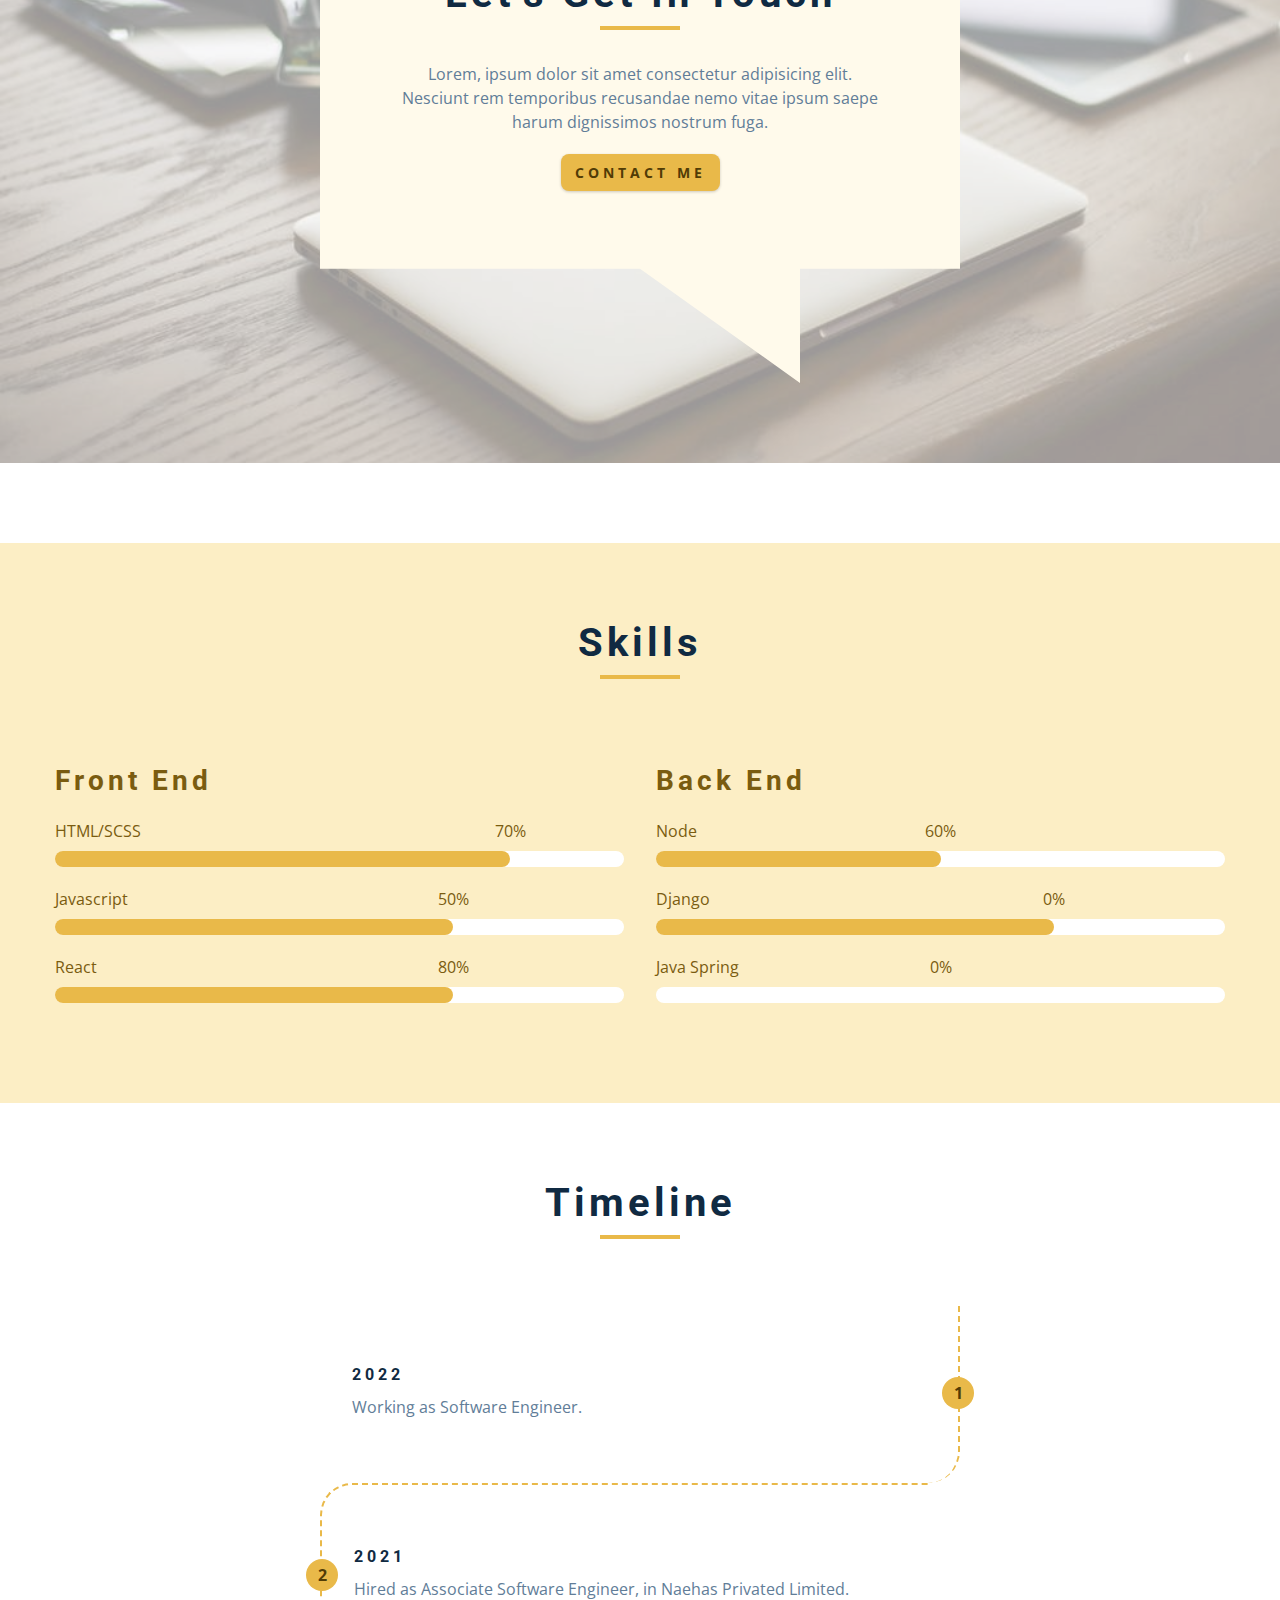
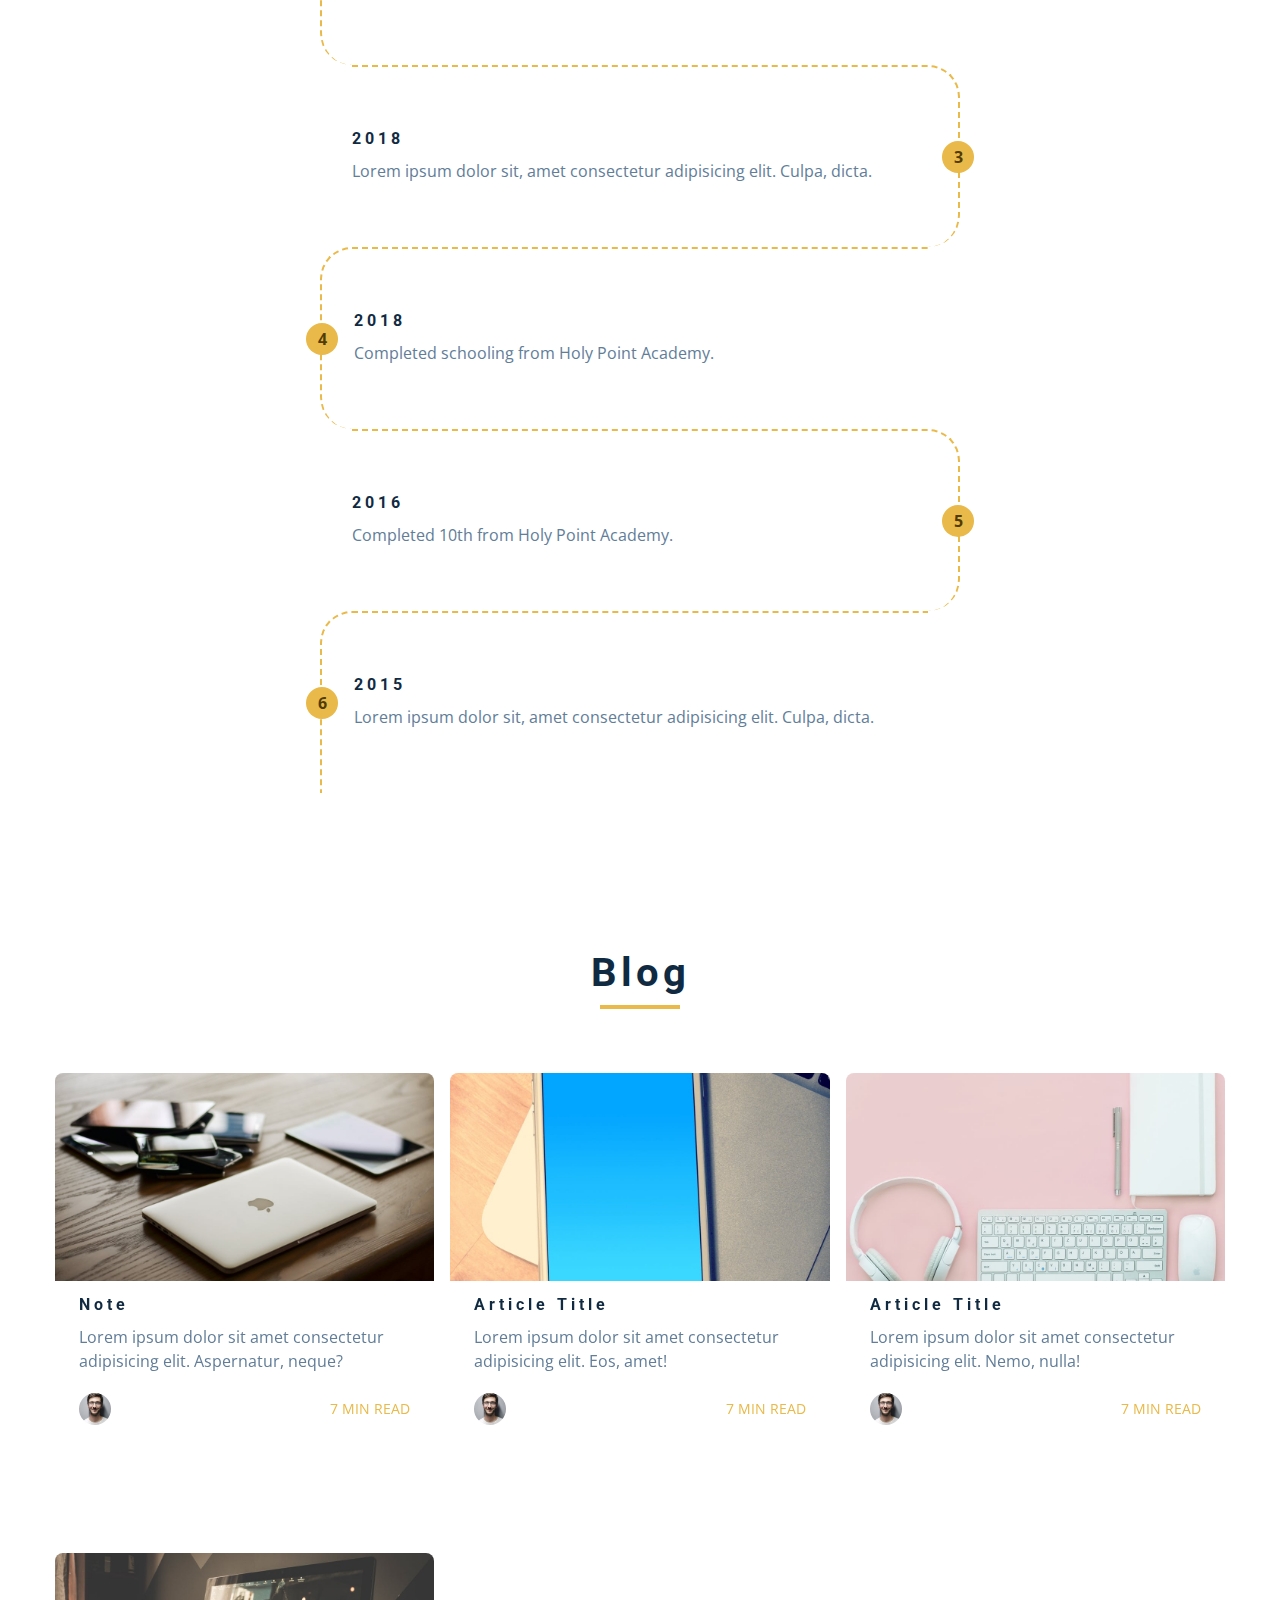
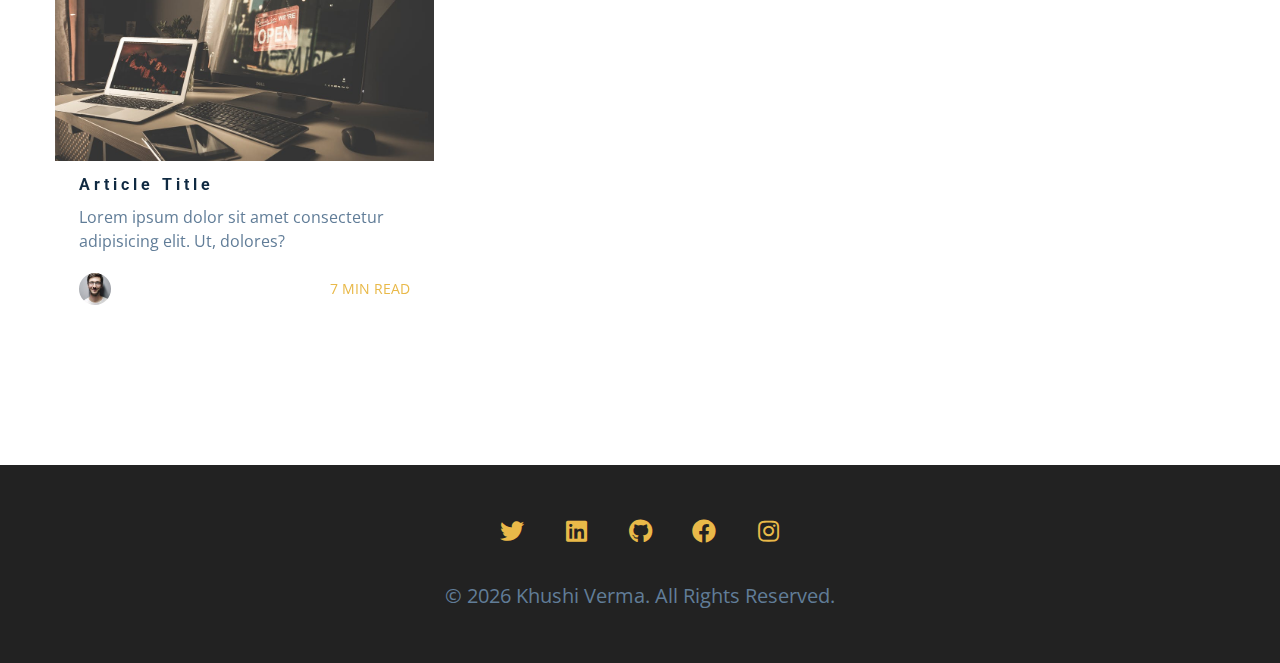
==== commit 38426dac: "Update index.html" ====
--- a/index.html
+++ b/index.html
@@ -445,8 +445,8 @@
       <article class="timeline-item">
         <h4>2018</h4>
         <p>
-          Hired as Associate Software Engineer, in Naehas Privated Limited.
-
+          Lorem ipsum dolor sit, amet consectetur adipisicing elit. Culpa, dicta.
+        
         </p>
         <span class="number">3</span>
       </article>
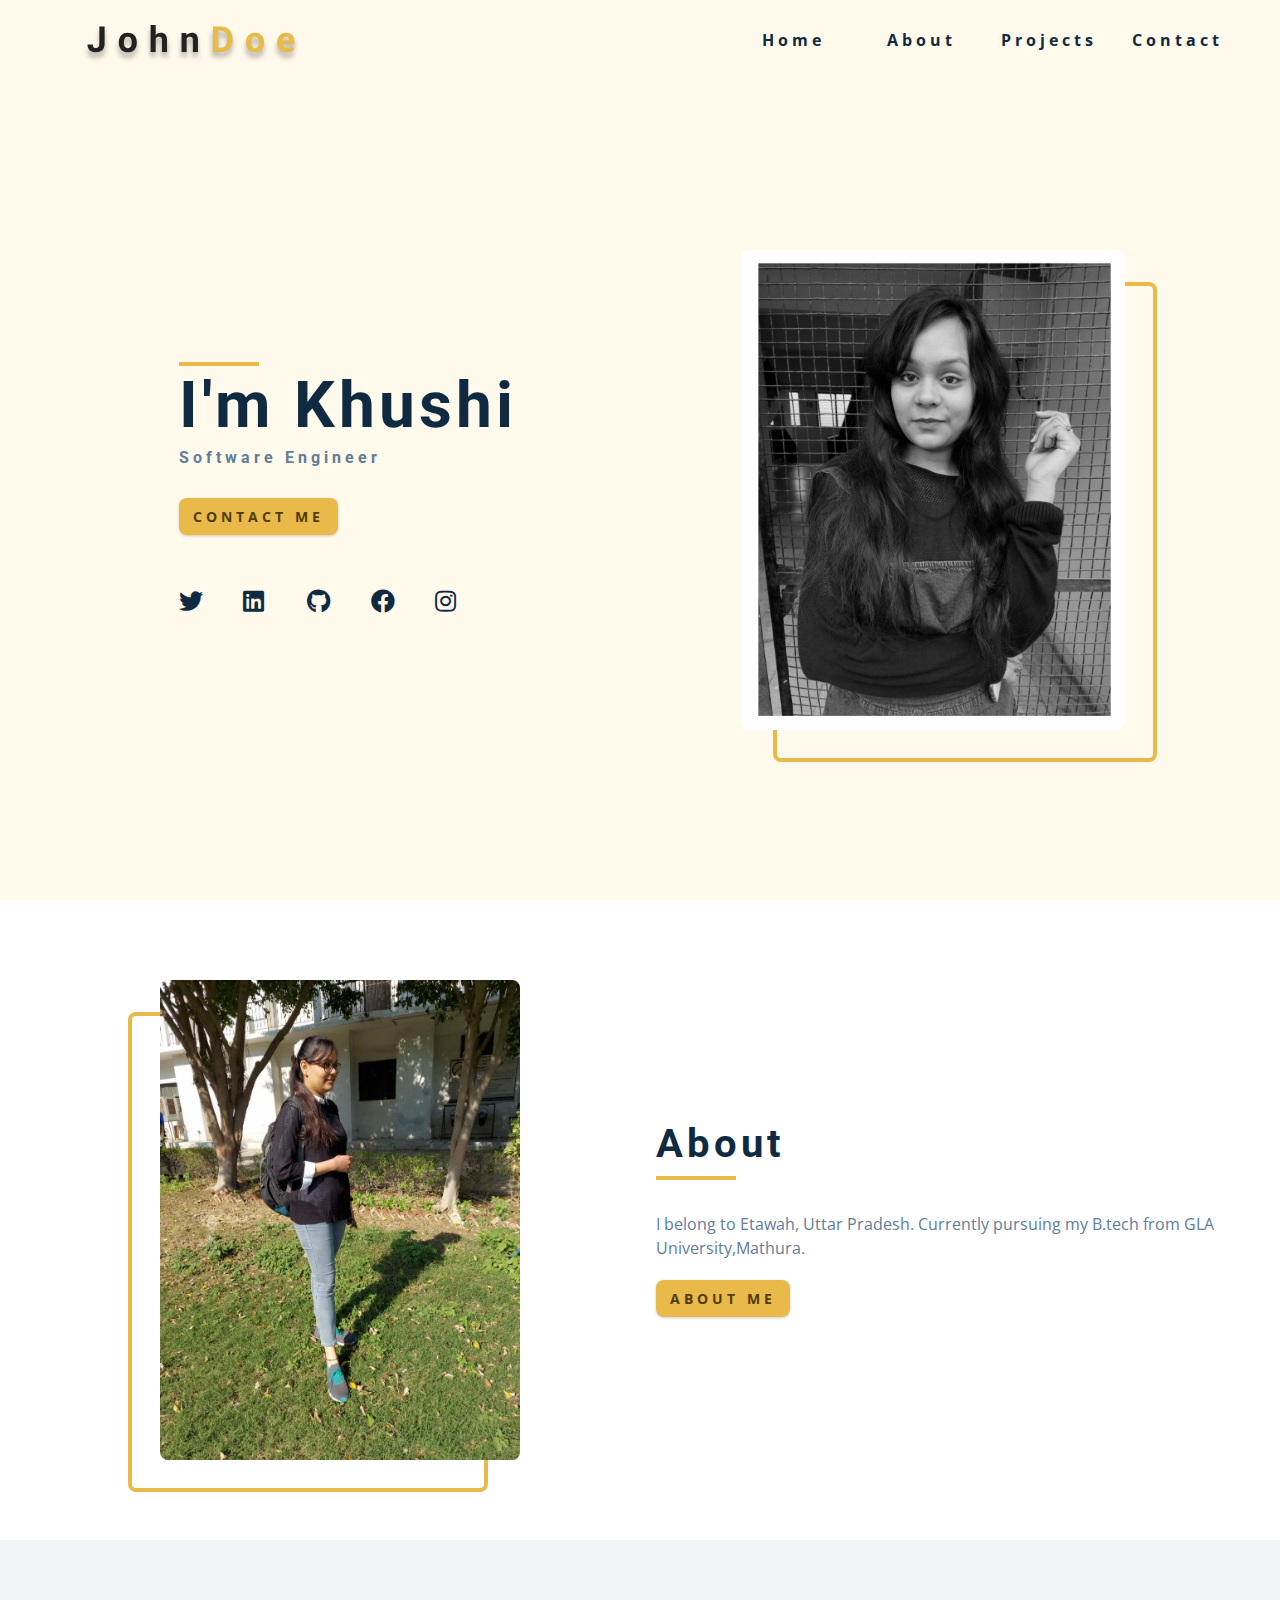
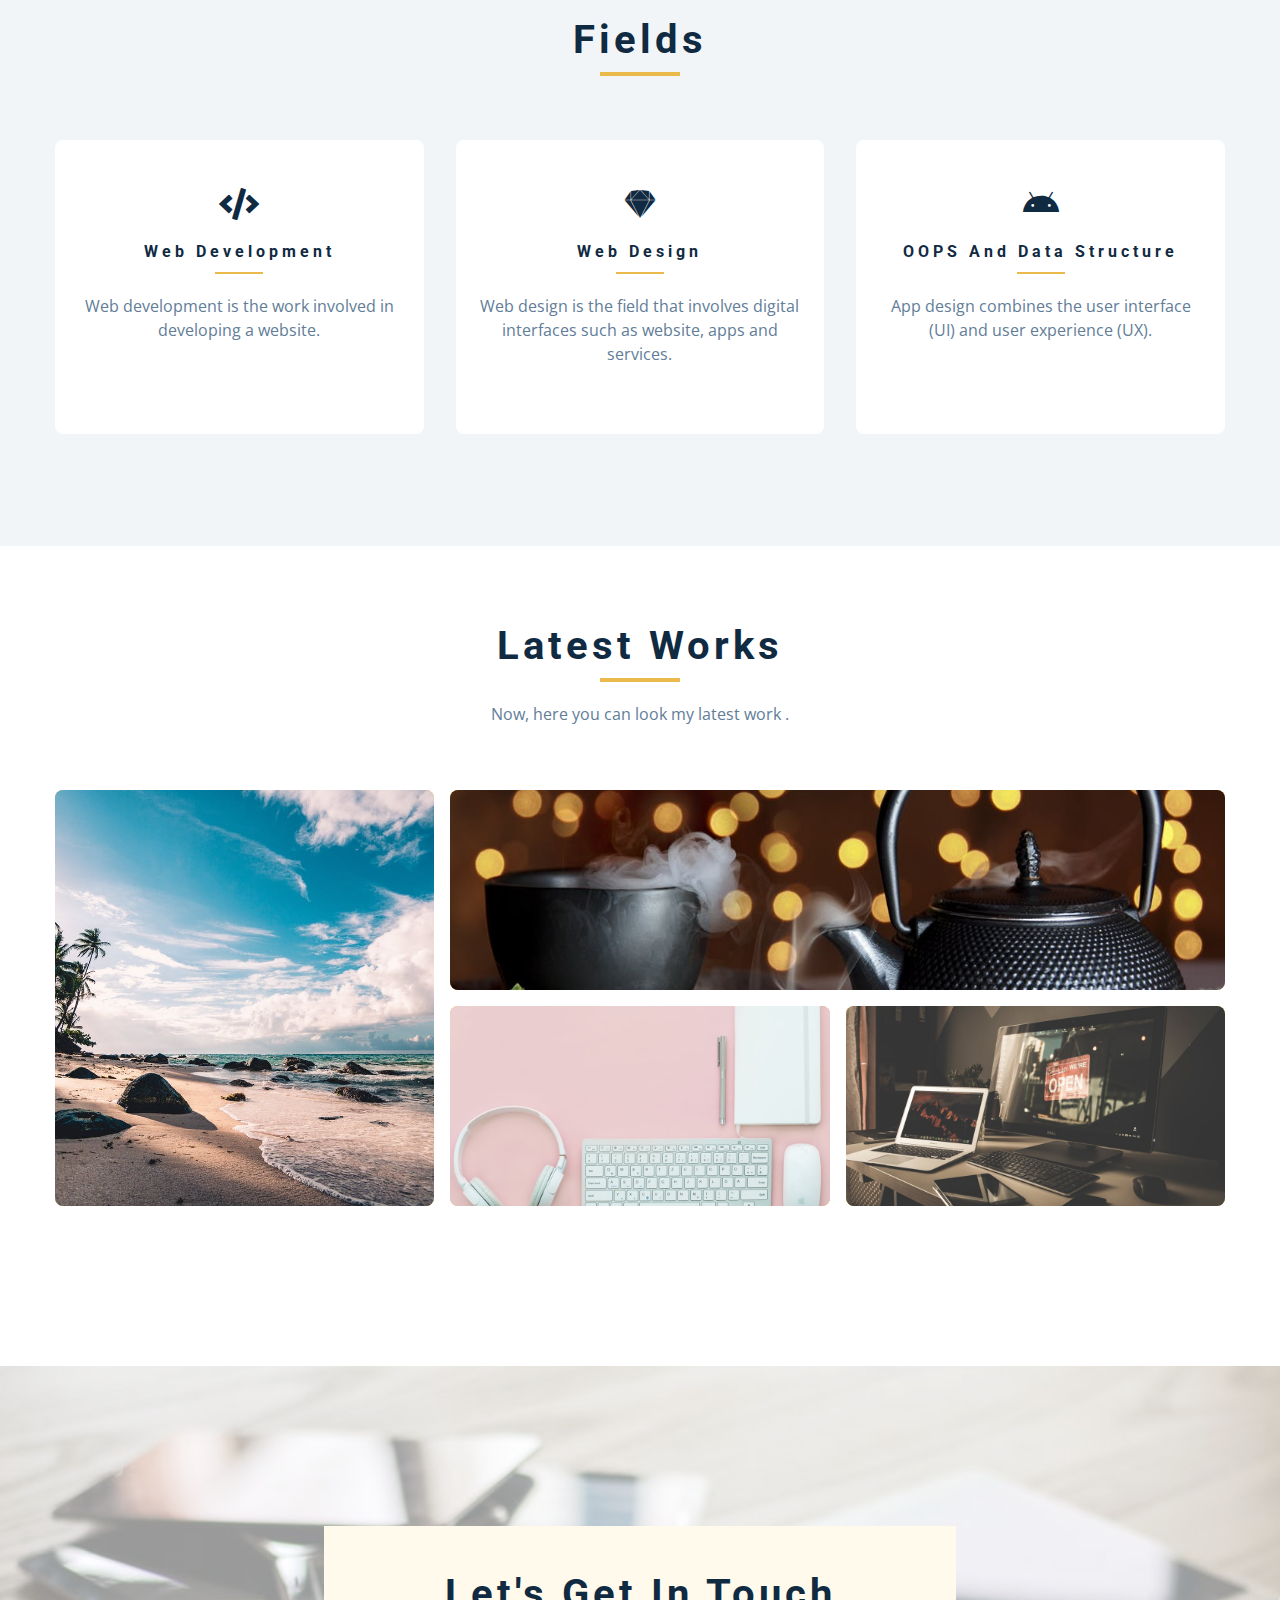
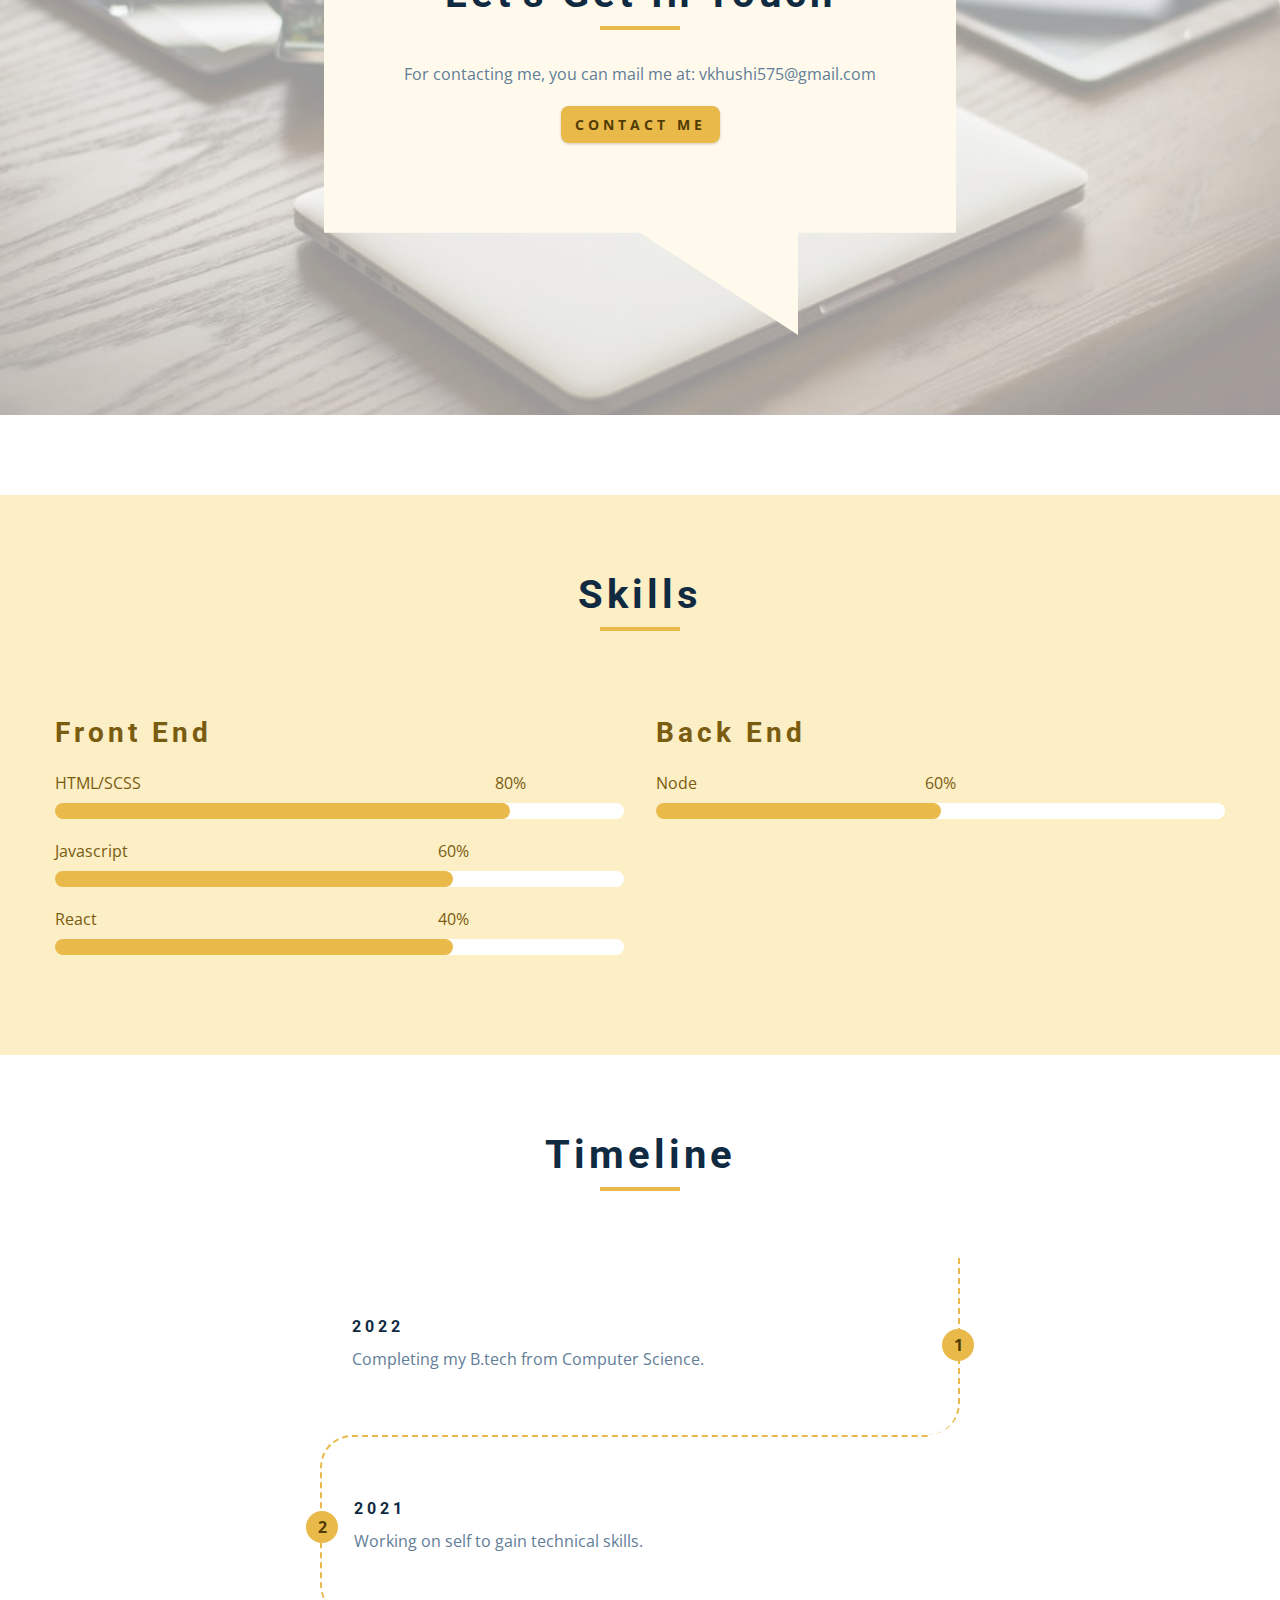
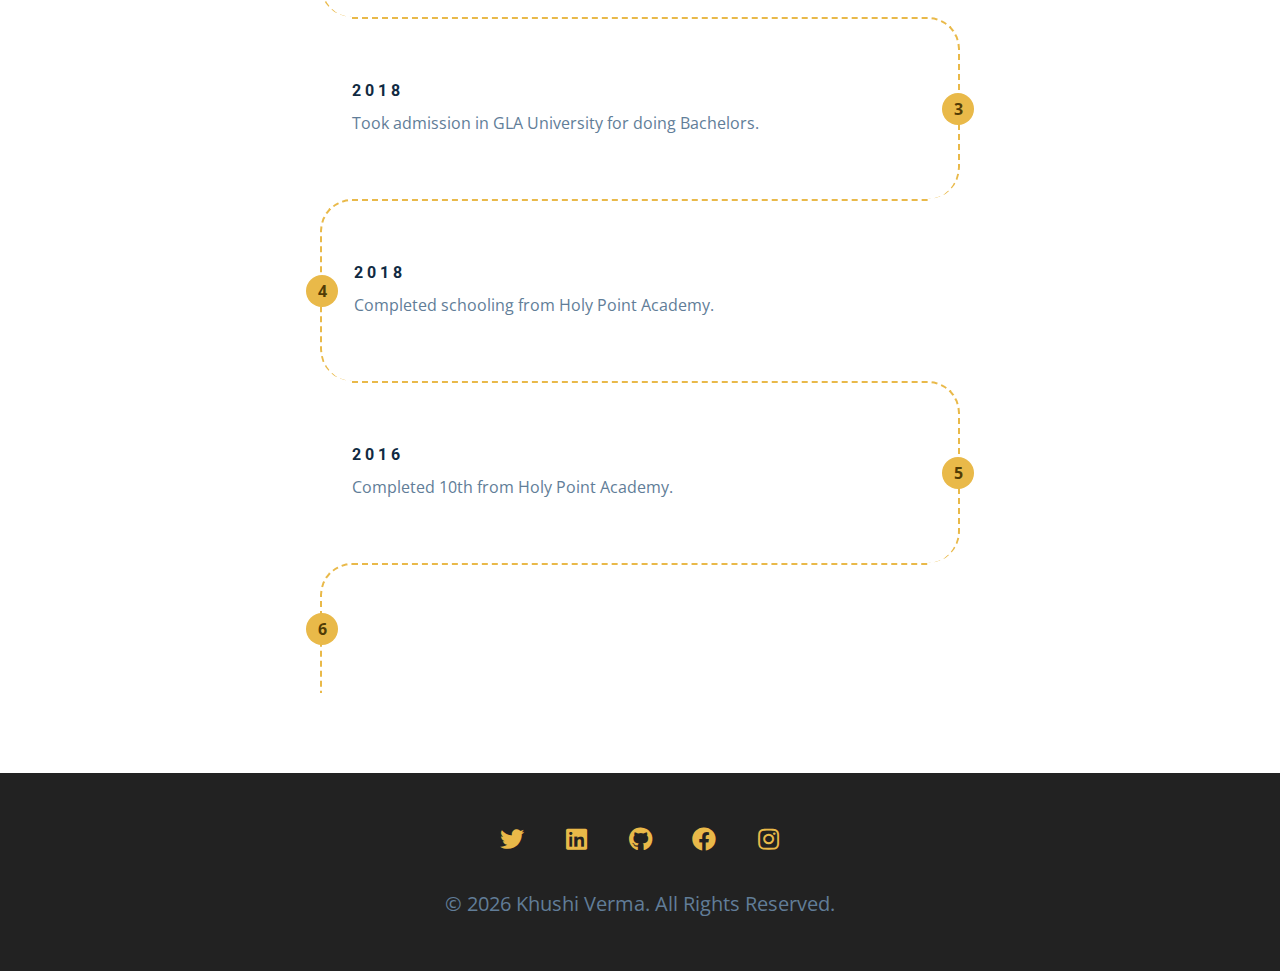
==== commit a46bb771: "Update index.html" ====
--- a/index.html
+++ b/index.html
@@ -28,7 +28,6 @@
         <!-- nav links -->
         <ul class="nav-links">
           <li>
-            
             <a href="index.html">home</a>
           </li>
           <li>
@@ -68,42 +67,27 @@
         <!-- social icons -->
         <ul class="social-icons">
           <li>
-            <a
-              target="_blank"
-              href="#"
-              class="social-icon"
+            <a target="_blank" href="#" class="social-icon"
               ><i class="fab fa-twitter"></i
             ></a>
           </li>
           <li>
-            <a
-              target="_blank"
-              href="#"
-              class="social-icon"
+            <a target="_blank" href="#" class="social-icon"
               ><i class="fab fa-linkedin"></i
             ></a>
           </li>
           <li>
-            <a
-              target="_blank"
-              href="#"
-              class="social-icon"
+            <a target="_blank" href="#" class="social-icon"
               ><i class="fab fa-github"></i
             ></a>
           </li>
           <li>
-            <a
-              target="_blank"
-              href="#"
-              class="social-icon"
+            <a target="_blank" href="#" class="social-icon"
               ><i class="fab fa-facebook"></i
             ></a>
           </li>
           <li>
-            <a
-              target="_blank"
-              href="#"
-              class="social-icon"
+            <a target="_blank" href="#" class="social-icon"
               ><i class="fab fa-instagram"></i
             ></a>
           </li>
@@ -123,120 +107,106 @@
           <!-- social icons -->
           <ul class="social-icons hero-icons">
             <li>
-              <a
-                target="_blank"
-                href="#"
-                class="social-icon"
+              <a target="_blank" href="#" class="social-icon"
                 ><i class="fab fa-twitter"></i
               ></a>
             </li>
             <li>
-              <a
-                target="_blank"
-                href="#"
-                class="social-icon"
+              <a target="_blank" href="#" class="social-icon"
                 ><i class="fab fa-linkedin"></i
               ></a>
             </li>
             <li>
-              <a
-                target="_blank"
-                href="#"
-                class="social-icon"
+              <a target="_blank" href="#" class="social-icon"
                 ><i class="fab fa-github"></i
               ></a>
             </li>
             <li>
-              <a
-                target="_blank"
-                href="#"
-                class="social-icon"
+              <a target="_blank" href="#" class="social-icon"
                 ><i class="fab fa-facebook"></i
               ></a>
             </li>
             <li>
-              <a
-                target="_blank"
-                href="#"
-                class="social-icon"
+              <a target="_blank" href="#" class="social-icon"
                 ><i class="fab fa-instagram"></i
               ></a>
             </li>
           </ul>
         </article>
         <article class="hero-img">
-          <img
-            src="./images/khushi-img.jpeg"
-            class="hero-photo"
-            alt=""
-          />
+          <img src="./images/khushi-img.jpeg" class="hero-photo" alt="" />
         </article>
       </div>
     </header>
     <!-- end of header -->
     <!-- end of header -->
     <!-- about -->
-<section class="section about">
-  <div class="section-center about-center">
-    <!--about img-->
-    <article class="about-img">
-      <img src="./images/khushi-about-img.jpg" class="hero-photo" alt="">
-    </article>
-      <!--about-info-->
-      <article class="about-info">
-      <!--section-title-->
-      <div class="section-title about-title">
-        <h2>about</h2>
-        <div class="underline">
-
-        </div>
-      </div>
-      <!--end of section title-->
-      <p>I belong to Etawah, Uttar Pradesh. Currently working in Naehas Software Privated Limited as Associate Software Engineer.</p>
-      <p></p>
-      <a href="about.html" class="btn"> about me</a>
-      </article> 
-  </div>
-</section> 
+    <section class="section about">
+      <div class="section-center about-center">
+        <!--about img-->
+        <article class="about-img">
+          <img src="./images/khushi-about-img.jpg" class="hero-photo" alt="" />
+        </article>
+        <!--about-info-->
+        <article class="about-info">
+          <!--section-title-->
+          <div class="section-title about-title">
+            <h2>about</h2>
+            <div class="underline"></div>
+          </div>
+          <!--end of section title-->
+          <p>
+            I belong to Etawah, Uttar Pradesh. Currently pursuing my B.tech from
+            GLA University,Mathura.
+          </p>
+          <p></p>
+          <a href="about.html" class="btn"> about me</a>
+        </article>
+      </div>
+    </section>
     <!-- end of about -->
     <!-- services -->
     <section class="section bg-grey">
-    <!--section title-->
+      <!--section title-->
       <div class="section-title services-title">
-        <h2>services</h2>
+        <h2>Fields</h2>
         <div class="underline"></div>
-     </div>
-     <!--end of section title-->
-     <div class="services-center section-center">
-       <!--single services-->
-       <article class="service">
-         <i class="fas fa-code service-icon"></i>
-         <h4>web development</h4>
-         <div class="underline"></div>
-         <p>Web development is the work involved in developing a website. </p>
-      </article>
-       <!--end of single services-->
-
-          <!--single services-->
-          <article class="service">
-            <i class="fab fa-sketch service-icon"></i>
-            <h4>web design</h4>
-            <div class="underline"></div>
-            <p>Web design is the field that involves digital interfaces such as website, apps and services.</p>
-         </article>
-          <!--end of single services-->
-
-             <!--single services-->
-       <article class="service">
-        <i class="fab fa-android service-icon"></i>
-        <h4>app design</h4>
-        <div class="underline"></div>
-        <p>App design combines the user interface (UI) and user experience (UX).</p>
-     </article>
-      <!--end of single services-->
-
-     </div>
-
+      </div>
+      <!--end of section title-->
+      <div class="services-center section-center">
+        <!--single services-->
+        <article class="service">
+          <i class="fas fa-code service-icon"></i>
+          <h4>web development</h4>
+          <div class="underline"></div>
+          <p>Web development is the work involved in developing a website.</p>
+        </article>
+        <!--end of single services-->
+
+        <!--single services-->
+        <article class="service">
+          <i class="fab fa-sketch service-icon"></i>
+          <h4>web design</h4>
+          <div class="underline"></div>
+          <p>
+            Web design is the field that involves digital interfaces such as
+            website, apps and services.
+          </p>
+        </article>
+        <!--end of single services-->
+
+        <!--single services-->
+        <article class="service">
+          <i class="fab fa-android service-icon"></i>
+          <h4>OOPS and Data Structure</h4>
+          <div class="underline"></div>
+          <p>
+            App design combines the user interface (UI) and user experience
+            (UX).
+          </p>
+        </article>
+        <!--end of single services-->
+      </div>
     </section>
     <!-- end of services -->
     <!-- projects -->
@@ -246,9 +216,7 @@
       <div class="section-title">
         <h2>latest works</h2>
         <div class="underline"></div>
-        <p class="projects-text">
-        Now, here you can look my latest work .
-        </p>
+        <p class="projects-text">Now, here you can look my latest work .</p>
       </div>
       <!-- end of section title -->
       <div class="section-center projects-center">
@@ -270,11 +238,7 @@
         <!-- single project -->
         <a href="projects.html" class="project-2">
           <article class="project">
-            <img
-              src="./images/chai.jpeg"
-              alt=""
-              class="project-img"
-            />
+            <img src="./images/chai.jpeg" alt="" class="project-img" />
             <div class="project-info">
               <h4>Chai project</h4>
               <p>Khushi Verma</p>
@@ -318,7 +282,7 @@
 
     <!-- end of projects -->
     <!-- connect -->
-  
+
     <section class="connect">
       <!-- controls removed -->
       <video
@@ -339,7 +303,7 @@
         </div>
         <!-- end of section title -->
         <p class="video-text">
-         Lorem, ipsum dolor sit amet consectetur adipisicing elit. Nesciunt rem temporibus recusandae nemo vitae ipsum saepe harum dignissimos nostrum fuga.
+          For contacting me, you can mail me at: vkhushi575@gmail.com
         </p>
         <a href="contact.html" class="btn">contact me</a>
       </div>
@@ -363,7 +327,7 @@
             <p>HTML/SCSS</p>
             <div class="skill-container">
               <div class="skill-value"></div>
-              <p class="skill-text">70%</p>
+              <p class="skill-text">80%</p>
             </div>
           </div>
           <!-- single skill -->
@@ -371,7 +335,7 @@
             <p>Javascript</p>
             <div class="skill-container">
               <div class="skill-value value-70"></div>
-              <p class="skill-text skill-text-70">50%</p>
+              <p class="skill-text skill-text-70">60%</p>
             </div>
           </div>
           <!-- single skill -->
@@ -379,7 +343,7 @@
             <p>react</p>
             <div class="skill-container">
               <div class="skill-value value-70"></div>
-              <p class="skill-text skill-text-70">80%</p>
+              <p class="skill-text skill-text-70">40%</p>
             </div>
           </div>
         </article>
@@ -394,234 +358,216 @@
             </div>
           </div>
           <!-- single skill -->
-          <div class="skill">
+          <!-- <div class="skill">
             <p>Django</p>
             <div class="skill-container">
               <div class="skill-value value-70"></div>
               <p class="skill-text skill-text-70">0%</p>
             </div>
-          </div>
+          </div> -->
           <!-- single skill -->
-          <div class="skill">
+          <!-- <div class="skill">
             <p>java spring</p>
             <div class="skill-container">
               <div class="skill-value value-0"></div>
               <p class="skill-text skill-text-0">0%</p>
-            </div>
+            </div> -->
           </div>
         </article>
       </div>
     </section>
     <!-- end of skills -->
-   <!-- timeline -->
-   <section class="section timeline">
-    <!-- section title -->
-    <div class="section-title">
-      <h2>timeline</h2>
-      <div class="underline"></div>
-    </div>
-    <!-- end of section title -->
-    <div class="section-center timeline-center">
-      <!-- single timeline item -->
-      <article class="timeline-item">
-        <h4>2022</h4>
-        <p>
-          Working as Software Engineer.
-        </p>
-        <span class="number">1</span>
-      </article>
-      <!-- end of single timeline item -->
-      <!-- single timeline item -->
-      <article class="timeline-item">
-        <h4>2021</h4>
-        <p>
-          Hired as Associate Software Engineer, in Naehas Privated Limited.
-       
-        </p>
-        <span class="number">2</span>
-      </article>
-      <!-- end of single timeline item -->
-      <!-- single timeline item -->
-      <article class="timeline-item">
-        <h4>2018</h4>
-        <p>
-          Lorem ipsum dolor sit, amet consectetur adipisicing elit. Culpa, dicta.
-        
-        </p>
-        <span class="number">3</span>
-      </article>
-      <!-- end of single timeline item -->
-      <!-- single timeline item -->
-      <article class="timeline-item">
-        <h4>2018</h4>
-        <p>
-       Completed schooling from Holy Point Academy.
-        </p>
-        <span class="number">4</span>
-      </article>
-      <!-- end of single timeline item -->
-      <!-- single timeline item -->
-      <article class="timeline-item">
-        <h4>2016</h4>
-        <p>
-        Completed 10th from Holy Point Academy.
-        </p>
-        <span class="number">5</span>
-      </article>
-      <!-- end of single timeline item -->
-      <!-- single timeline item -->
-      <article class="timeline-item">
-        <h4>2015</h4>
-        <p>
-        Lorem ipsum dolor sit, amet consectetur adipisicing elit. Culpa, dicta.
-        </p>
-        <span class="number">6</span>
-      </article>
-      <!-- end of single timeline item -->
-    </div>
-  </section>
-  <!--end of  timeline -->
-    <!-- blog -->
-    <section class="section blog">
+    <!-- timeline -->
+    <section class="section timeline">
       <!-- section title -->
       <div class="section-title">
+        <h2>timeline</h2>
+        <div class="underline"></div>
+      </div>
+      <!-- end of section title -->
+      <div class="section-center timeline-center">
+        <!-- single timeline item -->
+        <article class="timeline-item">
+          <h4>2022</h4>
+          <p>Completing my B.tech from Computer Science.</p>
+          <span class="number">1</span>
+        </article>
+        <!-- end of single timeline item -->
+        <!-- single timeline item -->
+        <article class="timeline-item">
+          <h4>2021</h4>
+          <p>
+           Working on self to gain technical skills.
+          </p>
+          <span class="number">2</span>
+        </article>
+        <!-- end of single timeline item -->
+        <!-- single timeline item -->
+        <article class="timeline-item">
+          <h4>2018</h4>
+          <p>
+           Took admission in GLA University for doing Bachelors.
+          </p>
+          <span class="number">3</span>
+        </article>
+        <!-- end of single timeline item -->
+        <!-- single timeline item -->
+        <article class="timeline-item">
+          <h4>2018</h4>
+          <p>Completed schooling from Holy Point Academy.</p>
+          <span class="number">4</span>
+        </article>
+        <!-- end of single timeline item -->
+        <!-- single timeline item -->
+        <article class="timeline-item">
+          <h4>2016</h4>
+          <p>Completed 10th from Holy Point Academy.</p>
+          <span class="number">5</span>
+        </article>
+        <!-- end of single timeline item -->
+        <!-- single timeline item -->
+        <article class="timeline-item">
+          <!-- <h4>2015</h4>
+          <p>
+            Lorem ipsum dolor sit, amet consectetur adipisicing elit. Culpa,
+            dicta.
+          </p> -->
+          <span class="number">6</span>
+        </article>
+        <!-- end of single timeline item -->
+      </div>
+    </section>
+    <!--end of  timeline -->
+    <!-- blog -->
+    <!-- <section class="section blog"> -->
+      <!-- section title -->
+      <!-- <div class="section-title">
         <h2>blog</h2>
         <div class="underline"></div>
-      </div>
+      </div> -->
       <!-- end of section title -->
-      <div class="section-center blog-center">
+      <!-- <div class="section-center blog-center"> -->
         <!-- single article  -->
-        <div class="card">
+        <!-- <div class="card"> -->
           <!-- front of the card  -->
-          <div class="card-side card-front">
+          <!-- <div class="card-side card-front">
             <img src="./images/project-1.jpeg" alt="" />
             <div class="card-info">
               <h4>Note</h4>
               <p>
-               Lorem ipsum dolor sit amet consectetur adipisicing elit. Aspernatur, neque?
+                Lorem ipsum dolor sit amet consectetur adipisicing elit.
+                Aspernatur, neque?
               </p>
-              <div class="card-footer">
-                <img src="./images/hero-img-small.jpeg" alt="author image" />
-                <p>7 min read</p>
+              <div class="card-footer"> -->
+                <!-- <img src="" alt="author image" /> -->
+                <!-- <p>7 min read</p>
               </div>
             </div>
-          </div>
+          </div> -->
           <!-- back of the card -->
-          <div class="card-side card-back">
+          <!-- <div class="card-side card-back">
             <button class="btn">read more</button>
           </div>
-        </div>
+        </div> -->
         <!-- end of single article  -->
         <!-- single article  -->
-        <div class="card">
+        <!-- <div class="card"> -->
           <!-- front of the card  -->
-          <div class="card-side card-front">
+          <!-- <div class="card-side card-front">
             <img src="./images/project-2.jpeg" alt="" />
             <div class="card-info">
               <h4>article title</h4>
               <p>
-               Lorem ipsum dolor sit amet consectetur adipisicing elit. Eos, amet!
+                Lorem ipsum dolor sit amet consectetur adipisicing elit. Eos,
+                amet!
               </p>
-              <div class="card-footer">
-                <img src="./images/hero-img-small.jpeg" alt="author image" />
-                <p>7 min read</p>
+              <div class="card-footer"> -->
+                <!-- <img src="./images/hero-img-small.jpeg" alt="author image" /> -->
+                <!-- <p>7 min read</p>
               </div>
             </div>
-          </div>
+          </div> -->
           <!-- back of the card -->
-          <div class="card-side card-back">
+          <!-- <div class="card-side card-back">
             <button class="btn">read more</button>
           </div>
-        </div>
+        </div> -->
         <!-- end of single article  -->
         <!-- single article  -->
-        <div class="card">
+        <!-- <div class="card"> -->
           <!-- front of the card  -->
-          <div class="card-side card-front">
+          <!-- <div class="card-side card-front">
             <img src="./images/project-3.jpeg" alt="" />
             <div class="card-info">
               <h4>article title</h4>
               <p>
-              Lorem ipsum dolor sit amet consectetur adipisicing elit. Nemo, nulla!
+                Lorem ipsum dolor sit amet consectetur adipisicing elit. Nemo,
+                nulla!
               </p>
-              <div class="card-footer">
-                <img src="./images/hero-img-small.jpeg" alt="author image" />
-                <p>7 min read</p>
+              <div class="card-footer"> -->
+                <!-- <img src="./images/hero-img-small.jpeg" alt="author image" /> -->
+                <!-- <p>7 min read</p>
               </div>
             </div>
-          </div>
+          </div> -->
           <!-- back of the card -->
-          <div class="card-side card-back">
+          <!-- <div class="card-side card-back">
             <button class="btn">read more</button>
           </div>
-        </div>
+        </div> -->
         <!-- end of single article  -->
         <!-- single article  -->
-        <div class="card">
+        <!-- <div class="card"> -->
           <!-- front of the card  -->
-          <div class="card-side card-front">
+          <!-- <div class="card-side card-front">
             <img src="./images/project-4.jpeg" alt="" />
             <div class="card-info">
               <h4>article title</h4>
               <p>
-                Lorem ipsum dolor sit amet consectetur adipisicing elit. Ut, dolores?
+                Lorem ipsum dolor sit amet consectetur adipisicing elit. Ut,
+                dolores?
               </p>
-              <div class="card-footer">
-                <img src="./images/hero-img-small.jpeg" alt="author image" />
-                <p>7 min read</p>
-              </div>
-            </div>
-          </div>
+              <div class="card-footer"> -->
+                <!-- <img src="./images/hero-img-small.jpeg" alt="author image" /> -->
+                <!-- <p>7 min read</p> -->
+              <!-- </div>
+            </div>
+          </div> -->
           <!-- back of the card -->
-          <div class="card-side card-back">
+          <!-- <div class="card-side card-back">
             <button class="btn">read more</button>
-          </div>
-        </div>
+          </div> -->
+        <!-- </div> -->
         <!-- end of single article  -->
-      </div>
-    </section>
+      <!-- </div>
+    </section> -->
     <!--end of  blog -->
     <!-- footer -->
     <footer class="footer">
       <!-- social icons -->
       <ul class="social-icons">
         <li>
-          <a
-            target="_blank"
-            href="#"
-            class="social-icon"
+          <a target="_blank" href="#" class="social-icon"
             ><i class="fab fa-twitter"></i
           ></a>
         </li>
         <li>
-          <a
-            target="_blank"
-            href="#"
-            class="social-icon"
+          <a target="_blank" href="#" class="social-icon"
             ><i class="fab fa-linkedin"></i
           ></a>
         </li>
         <li>
-          <a
-            target="_blank"
-            href="#"
-            class="social-icon"
+          <a target="_blank" href="#" class="social-icon"
             ><i class="fab fa-github"></i
           ></a>
         </li>
         <li>
-          <a
-            target="_blank"
-            href="#"
-            class="social-icon"
+          <a target="_blank" href="#" class="social-icon"
             ><i class="fab fa-facebook"></i
           ></a>
         </li>
         <li>
-          <a
-            target="_blank"
-            href=""
-            class="social-icon"
+          <a target="_blank" href="" class="social-icon"
             ><i class="fab fa-instagram"></i
           ></a>
         </li>
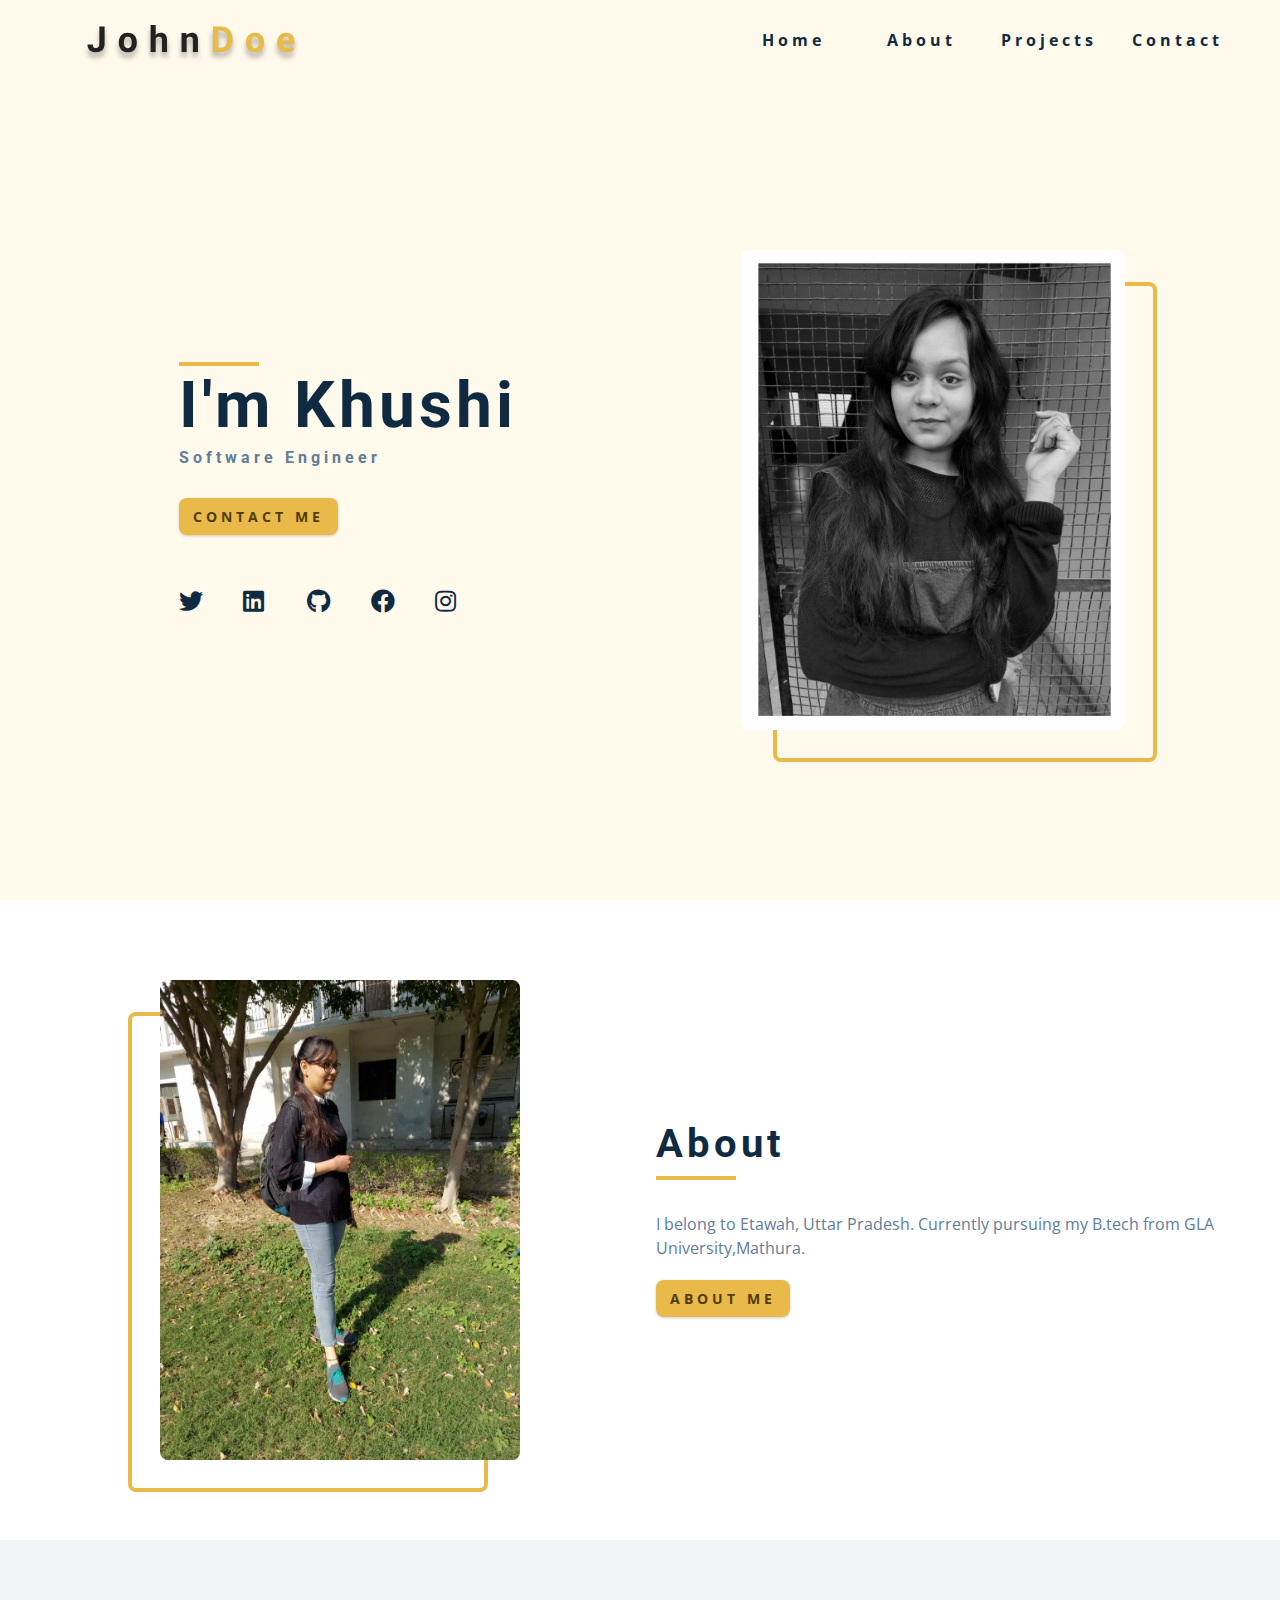
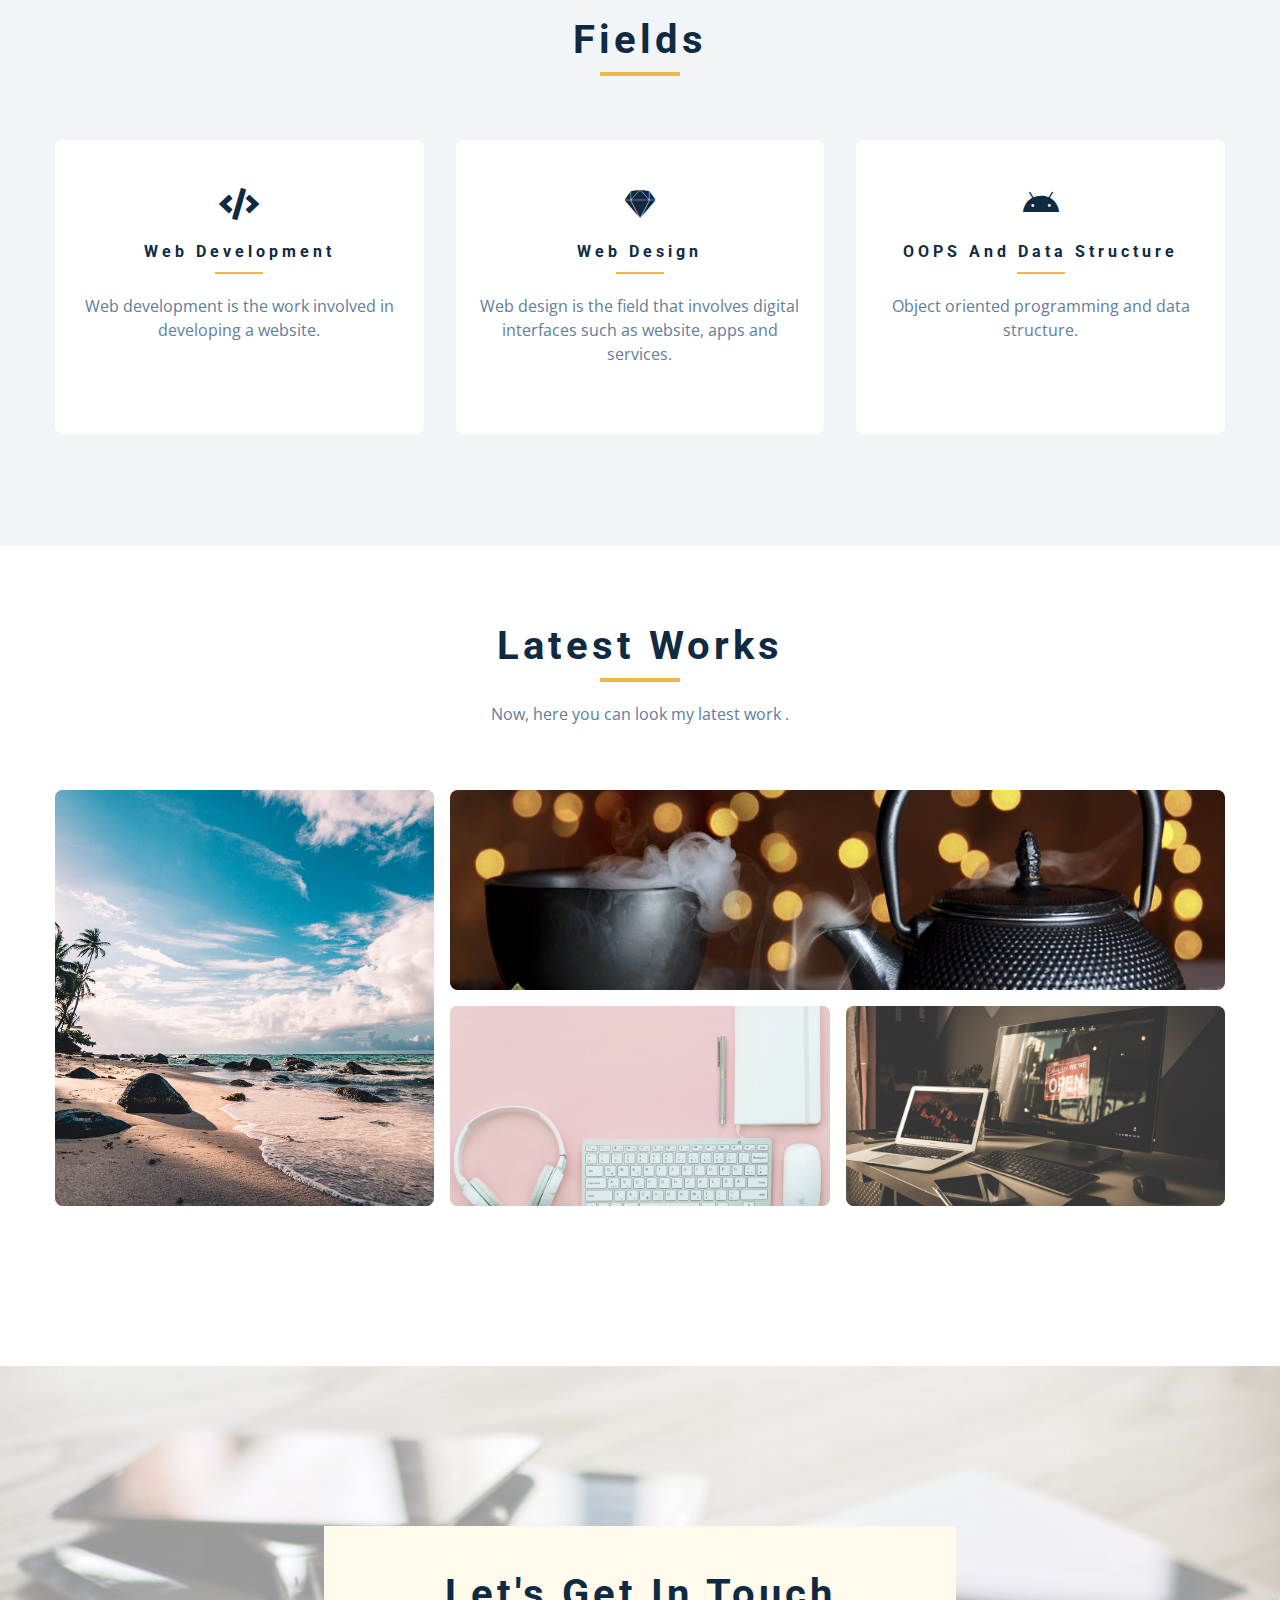
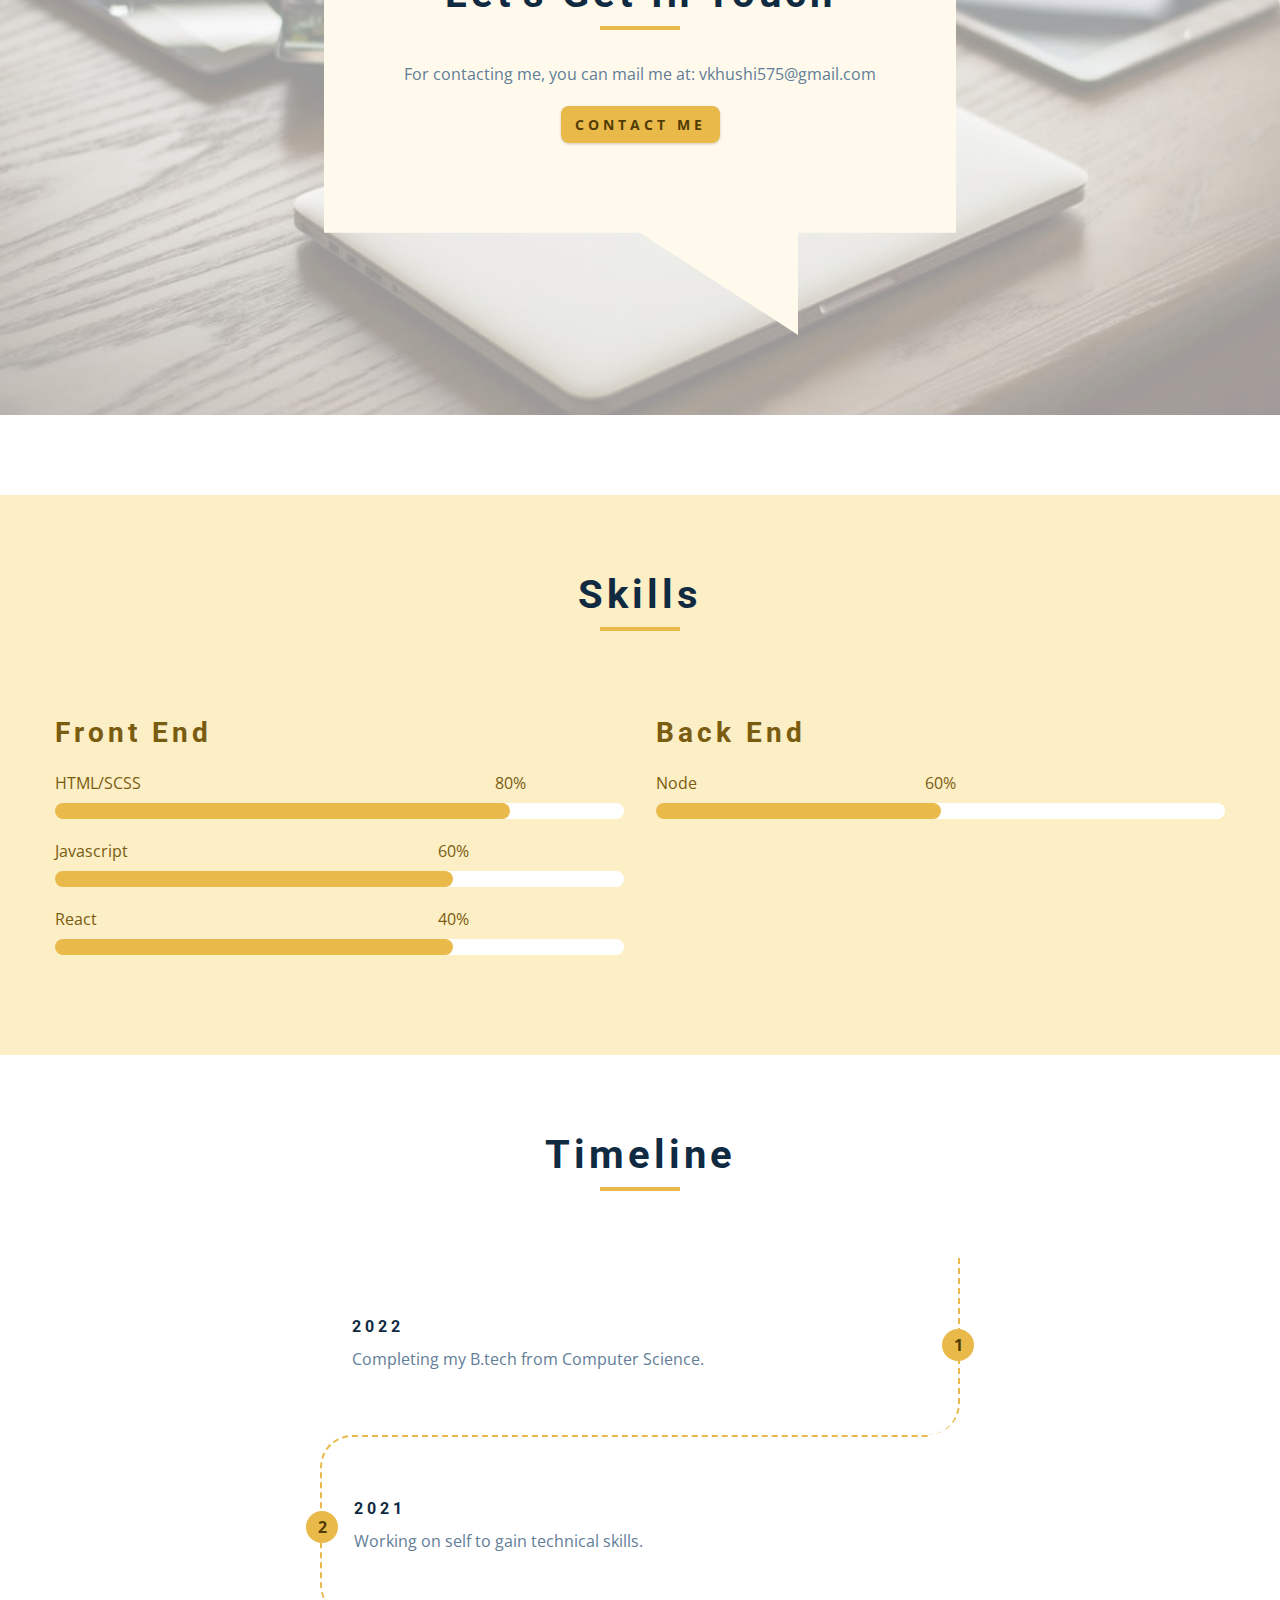
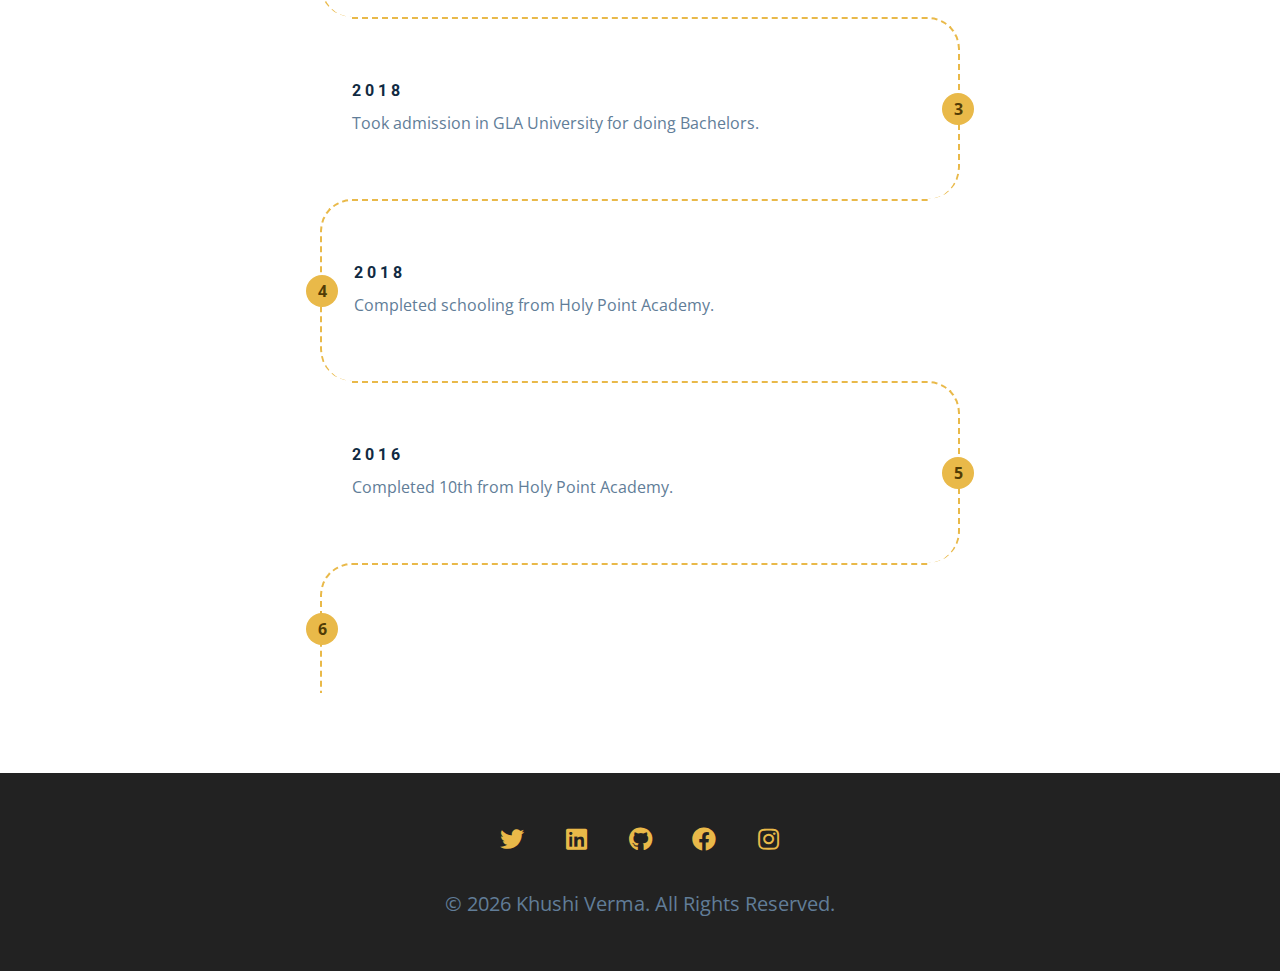
==== commit b681c9d1: "Update index.html" ====
--- a/index.html
+++ b/index.html
@@ -201,8 +201,7 @@
           <h4>OOPS and Data Structure</h4>
           <div class="underline"></div>
           <p>
-            App design combines the user interface (UI) and user experience
-            (UX).
+            Object oriented programming and data structure.
           </p>
         </article>
         <!--end of single services-->
